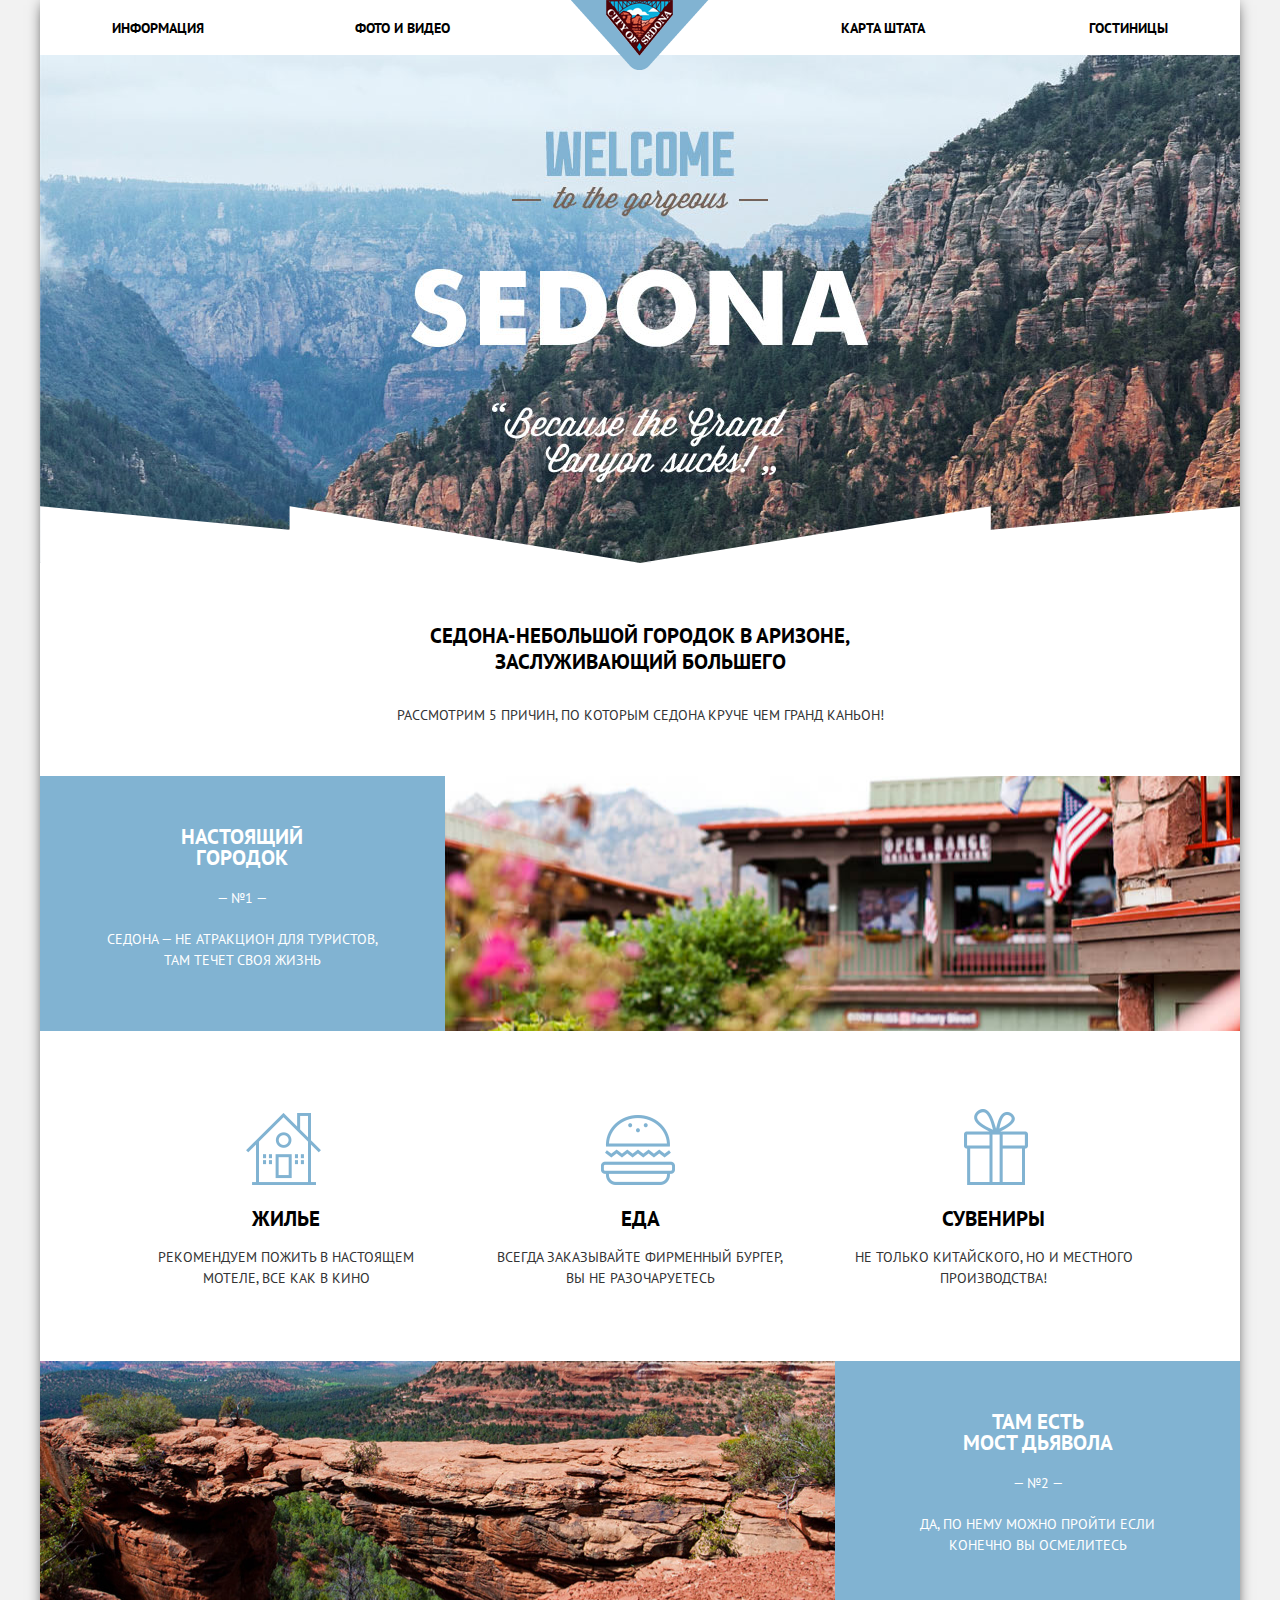
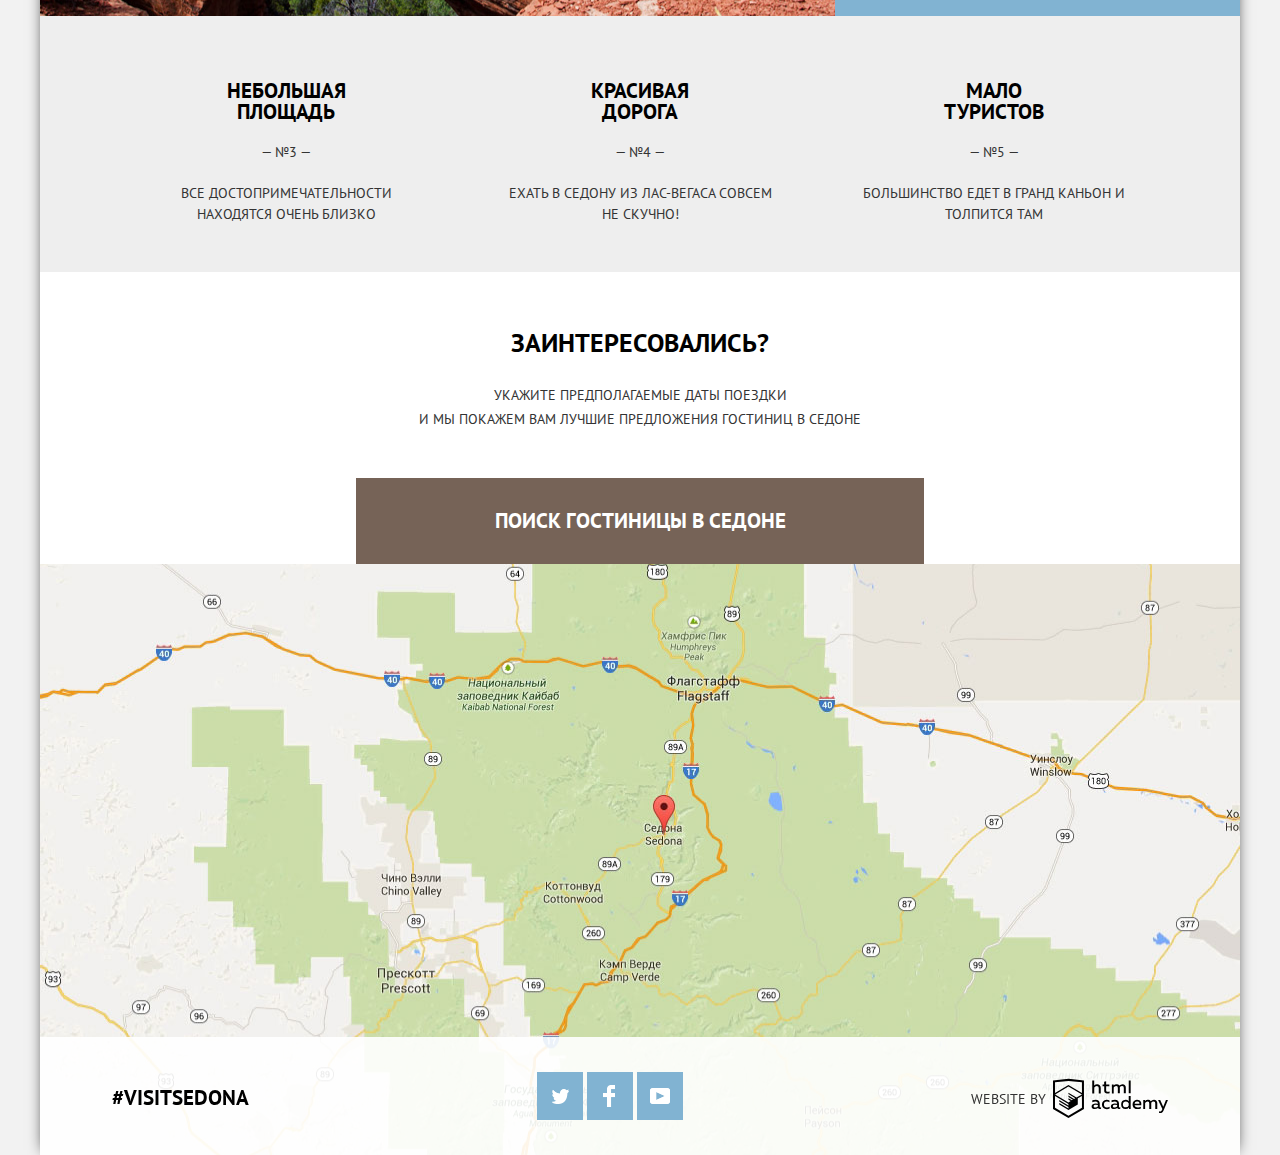
==== index.html @ c7b9daa0 "поработал над Доступностью" ====
<!DOCTYPE html>
<html lang="ru">
<head>
    <meta charset="utf-8">
    <title>HTML Academy: Седона</title>
    <link href="https://fonts.googleapis.com/css?family=PT+Sans:400,700&amp;subset=cyrillic" rel="stylesheet">
    <link href="css/normalize.css" rel="stylesheet">
    <link href="css/style.css" rel="stylesheet">
</head>
<body>
<div class="container">
    <header class="page-header">
        <div class="logo">
            <a>
                <img src="img/main-logo.png" alt="sedona" width="138" height="70">
            </a>
        </div>
        <ul class="menu">
            <li class="menu-item">
                <a href="#">Информация</a>
            </li>
            <li class="menu-item">
                <a href="#">Фото и видео</a>
            </li>
            <li class="menu-item">
                <a href="#">Карта штата</a>
            </li>
            <li class="menu-item">
                <a href="hotels.html">Гостиницы</a>
            </li>
        </ul>
    </header>
    <main>
        <section class="intro">
            <div class="intro-top">
                <img src="img/intro-image.jpg" alt="Sedona" width="1200" height="508">
            </div>
            <div class="intro-bottom">
                <h2 class="main-title">Седона-небольшой городок в Аризоне, заслуживающий большего</h2>
                <p>Рассмотрим 5 причин, по которым Седона круче чем Гранд каньон!</p>
            </div>
        </section>
        <section class="content">
            <div class="content-row">
                <div class="content-cell">
                    <h2 class="main-title">Настоящий городок</h2>
                    <span class="content-cell-number">— №1 —</span>
                    <p>Седона — не атракцион для туристов, там течет своя жизнь</p>
                </div>
                <div class="content-double-cell">
                    <img src="img/real-city-alternate.jpg" alt="open-range" width="800" height="401" >
                </div>
            </div>
            <div class="content-row">
                <div class="content-cell">
                    <h2 class="main-title">Жилье</h2>
                    <p>Рекомендуем пожить в настоящем
                        мотеле, все как в кино</p>
                </div>
                <div class="content-cell">
                    <h2 class="main-title">Еда</h2>
                    <p>Всегда заказывайте фирменный бургер,
                        вы не разочаруетесь</p>
                </div>
                <div class="content-cell">
                    <h2 class="main-title">Сувениры</h2>
                    <p>Не только китайского, но и местного
                        производства!</p>
                </div>
            </div>
            <div class="content-row">
                <div class="content-double-cell">
                    <img src="img/devils-bridge-alternate.jpg" alt="мост-дьявола" width="800" height="401">
                </div>
                <div class="content-cell">
                    <h2 class="main-title">Там есть мост дьявола</h2>
                    <span class="content-cell-number">— №2 —</span>
                    <p>Да, по нему можно пройти если конечно вы осмелитесь</p>
                </div>
            </div>
            <div class="content-row">
                <div class="content-cell">
                    <h2 class="main-title">Небольшая площадь</h2>
                    <span class="content-cell-number">— №3 —</span>
                    <p>Все достопримечательности находятся очень близко</p>
                </div>
                <div class="content-cell">
                    <h2 class="main-title">Красивая дорога</h2>
                    <span class="content-cell-number">— №4 —</span>
                    <p>Ехать в Седону из Лас-Вегаса совсем не скучно!</p>
                </div>
                <div class="content-cell">
                    <h2 class="main-title">Мало туристов</h2>
                    <span class="content-cell-number">— №5 —</span>
                    <p>Большинство едет в гранд каньон и толпится там</p>
                </div>
            </div>
        </section>
        <section class="search">
            <div class="search-main">
                <h2 class="search-title">Заинтересовались?</h2>
                <p>Укажите предполагаемые даты поездки <br> и мы покажем вам лучшие
                    предложения гостиниц в Седоне</p>
                <a class="btn main-title" onclick="event.preventDefault()" href="form.html">
                    <p class="btn-item">Поиск гостиницы в Седоне</p>
                </a>
            </div>
            <div class="search-form">
                <div class="input-form">
                    <form method="post" action="http://htmlacademy.ru">
                        <div class="form-item">
                            <label for="arrival">Дата Заезда:</label>
                            <input type="text" id="arrival" name="arrival" value="24 апреля 2017">
                            <span class="input-date">
                                <img src="img/calendar.svg" alt="calendar" width="22" height="22">
                            </span>
                        </div>
                        <div class="form-item">
                            <label for="departure">Дата выезда:</label>
                            <input type="text" id="departure" name="departure" value="4 июля 2017">
                            <span class="input-date">
                                <img src="img/calendar.svg" alt="calendar" width="22" height="22">
                            </span>
                        </div>
                        <div class="form-item">
                            <label for="adults">Взрослые:</label>
                            <input type="text" id="adults" name="adults" value="2">
                            <span class="form-item-btn add-btn-adult" aria-label="Больше" tabindex="0">+</span>
                            <span class="form-item-btn remove-btn-adult" aria-label="Меньше" tabindex="0">–</span>
                            <input type="text" id="children" name="children" value="0">
                            <label for="children">Дети:</label>
                            <span class="add-btn-child" aria-label="Больше" tabindex="0">+</span>
                            <span class="remove-btn-child" aria-label="Меньше" tabindex="0">–</span>
                        </div>
                        <button class="btn" type="submit">Найти</button>
                    </form>
                </div>
            </div>
        </section>
        <section class="map" aria-label="США, штат Аризона, г. Седона">
            <iframe  style="border:0" tabindex="-1" src="https://www.google.com/maps/embed/v1/place?q=place_id:ChIJDbBC-TKhLYcR_Y5s-iPFSFU&key=AIzaSyDmKjKfZH4PTFxQEnVAA37YY4gNd0SzIjI&zoom=9&center=34.861126,-111.771797"></iframe>
        </section>
    </main>
    <footer class="page-footer">
        <div class="footer-item">
            <a href="#">#visitSedona</a>
        </div>
        <div class="footer-item">
            <ul class="socials">
                <li class="social tw">
                    <a href="#">Twitter</a>
                </li>
                <li class="social fb">
                    <a href="#">FaceBook</a>
                </li>
                <li class="social yt">
                    <a href="#">Youtube</a>
                </li>
            </ul>
        </div>
        <div class="footer-item">
            <span class="footer-logo-pre">website by</span>
            <a href="https://htmlacademy.ru/intensive/htmlcss" class="footer-logo-after logo-footer">
                <img src="img/logo-htmlacademy.svg" width="115" height="41" alt="htmlAcademy">
            </a>
        </div>
    </footer>
</div>
<script type="text/javascript" src="js/scripts.js"></script>
</body>
</html>
---- css/style.css ----
body {
    font-family: "PT Sans", Arial, sans-serif;
    color: #333333;
    text-transform: uppercase;
    font-size: 14px;
    line-height: 21px;
    text-align: center;
    margin: 0;
    background-color: #f2f2f2;
}

.container {
    max-width: 1200px;
    background-color: white;
    min-width: 768px;
    margin-left: auto;
    margin-right: auto;
    box-shadow: 0px 0px 15px -5px black;

}

input {
    font-family: "PT Sans", Arial, sans-serif;
}

.main-title {
    font-size: 21px;
    color: #000000;
    line-height: 21px;
}

.page-header {
    width: 100%;
    position: relative;
}

.menu {
    list-style: none;
    font-weight: bold;
    line-height: 26px;
    display: flex;
    flex-direction: row;
    justify-content: space-between;
    margin: 0;
    align-items: center;
    height: 55px;
    padding: 0 6% 0 6%;
    box-sizing: border-box;
}

.menu a {
    text-decoration: none;
    color: #000000;
}

.menu a:hover {
    color: #81b3d2

}

.menu a:active {
    color: black;
    opacity: 0.2;

}

.menu .active,
.menu .active:active,
.menu .active:hover {
    color: #766357;
    opacity: 1;
}

.menu-item {
    width: 20%;
}

.menu-item:nth-child(2){
    margin-right: 11%;
}

.menu-item:first-child,
.menu-item:nth-child(2) {
    text-align: left;
}

.menu-item:last-child,
.menu-item:nth-child(3) {
    text-align: right;
}

.page-header .logo {
    position: absolute;
    left: 50%;
    transform: translate(-50%);
    z-index: 1;
}

.intro-top {
    overflow: hidden;
    position: relative;
    height: 508px;
    background-color: #44749c;
}

.intro-top img {
    position: absolute;
    left: 50%;
    transform: translate(-50%);
}

.intro-top:after {
    content: "";
    position: absolute;
    height: 57px;
    width: 100%;
    background: url("../img/bottom.png") no-repeat;
    background-size: 100%;
    background-position: bottom;
    bottom: 0;
    left: 0;

}

.intro-bottom {
    padding: 60px 6% 50px 6%;
}

.intro-bottom h2 {
    width: 500px;
    margin: 0 auto 0 auto ;
    text-align: center;
    line-height: 26px;
}

.intro-bottom p {
    margin: 30px 0 0 0;
    padding: 0;
}

.content{
    z-index: 20;
}

.content-row {
    display: flex;
    flex-direction: row;
    justify-content: space-between;
    margin: 0;
    padding: 0;
}

.content-row:first-child .content-cell,
.content-row:nth-child(3) .content-cell {
    background-color: #81b3d2;
    color: white;
}

.content-cell {
    width: 33%;
    padding: 50px 4% 60px 4%;
    margin: 0;

}

.content-row:first-child .content-cell,
.content-row:nth-child(3) .content-cell {
    width: 26%;
    background-color: #81b3d2;
}

.content-row:nth-child(2),
.content-row:nth-child(4){
    align-items: flex-start;
    justify-content: space-between;
    padding-left: 6%;
    padding-right: 6%;
}


.content-row:nth-child(2) .content-cell {
    height: auto;
    padding: 160px 0 72px 0;
    margin: 0;
    position: relative;
}


.content-double-cell {
    width: 67%;
    overflow: hidden;
    position: relative;
    background-color: #c86753;
}



.content-row:first-child .main-title,
 .content-row:nth-child(3) .main-title {
     color: white;
     padding: 0;
     margin:0 auto 0 auto;
     width: 150px;
     text-align: center;
    overflow: hidden;
 }


.content-cell-number {
    color: white;
    display: block;
    margin: 20px 0 20px 0;
}

.content-cell p {
    padding: 0 10px 0 10px;
    margin: 0;

}

.content-double-cell img {
    position: absolute;
    left: 50%;
    top: 50%;
    transform: translate(-50%, -50%);
}

.content-row:nth-child(2) p {
    padding: 0 30px 0 30px;;
    margin: 0;

}

.content-row:nth-child(2) .content-cell:before {
    position: absolute;
    content: "";
    width: 90px;
    height: 90px;
    top: 70px;
    left: 50%;
    transform: translate(-50%);
    background: url("../img/sprites.png") -7px 0 no-repeat;
}

.content-row:nth-child(2) .content-cell:nth-child(2):before {
    background-position: -157px 0;
}

.content-row:nth-child(2) .content-cell:last-child:before {
    background-position: -302px 0;
}

.content-row:last-child {
    background-color: #eeeeee;
    align-items: center;
    padding-top: 47px ;
    padding-bottom: 47px;
}


.content-row:last-child .content-cell {
    padding: 0;
}

.content-row:last-child .content-cell-number {
    color: #333333;
}

.content-row:last-child .main-title {
    width: 150px;
    margin-left: auto;
    margin-right: auto;
}

.content-row:last-child p {
    padding: 0 35px 0 35px;
}

.search {
    padding: 60px 6% 0 6%;
    position: relative;
    z-index: 1;
    background-color: white;
}

.search-main .search-title {
    color: #000000;
    font-weight: bold;
    font-size: 26px;
    margin: 0;
    padding: 0;
}

.search-main > p {
    padding: 0;
    margin: 30px 0 0 0;
    line-height: 24px;
    font-size: 14px;
}

.search-main .btn {
     display: table;
     background-color: #766357;
     color: white;
     font-weight: bold;
     line-height: 26px;
     width: 568px;
     height: 86px;
     margin: 47px auto 0 auto;
    cursor: pointer;
    text-decoration: none;
 }

.search-main .btn:hover {
    background-color: #604e43;
}

.search-main .btn:active {
    background-color: #503e33;
    color: rgba(255, 255, 255, 0.3) ;
}

.search-main .btn-item {
    display: table-cell;
    vertical-align: middle;
    position: relative;
}

.map {
    position: relative;
    height: 473px;
    top: -105px;
    background-color: #cbdda9;
}


.map iframe {
    width: 100%;
    height: 147%;
    position: absolute;
    left: 50%;
    transform: translate(-50%);
    background-image: url("../img/map.jpg");
    background-position: center;
}

.page-footer {
    padding: 30px 6% 30px 6%;
    display: flex;
    flex-direction: row;
    align-items: center;
    justify-content: space-between;
    opacity: 0.999999;
    background-color: rgba(255, 255, 255, 0.9);
}


.footer-item:first-child {
    padding-top: 5px;

}

.footer-item:first-child a {
    color: black;
    text-decoration: none;
    font-weight: bold;
    font-size: 21px;
}

.footer-item .socials {
    list-style: none;
    margin: 0;
    padding: 0;
}

.social {
    display: inline-block;
    font-size: 0;
    width: 46px;
    background-color: #81b3d2;
    height: 48px;
    margin-bottom: 5px;
}

.social a {
    display: block;
    width: 46px;
    height: 48px;
    background: url("../img/sprites.png") -426px -24px no-repeat;
}

.fb a {

    background-position: -527px -24px
}

.yt a {
    background-position: -627px -26px
}

.social:hover {
    background-color: #669ec0;
}

.social:active {
    background-color: #5496bd;
}

.social:active a {
    opacity: 0.3;
}

.footer-logo-after img {
    filter: brightness(0) saturate(100%);
}

.footer-item:last-child {
    text-align: center;
    vertical-align: middle;
    font-size: 14px;
    align-self: flex-end;
}

.footer-logo-pre,
.footer-logo-after {
    display: inline-block;
    vertical-align: middle;
}

.footer-logo-pre {
    padding: 0 3px 5px 0;
}

.footer-logo-after img:hover {
    filter: brightness(0) saturate(100%) invert(76%) sepia(26%) saturate(510%) hue-rotate(162deg) brightness(86%) contrast(89%);
}

.footer-logo-after img:active{
    filter: invert(.5);
    opacity: 0.5;
}

.search-form {
    box-sizing: border-box;
    z-index: -1;
    position: absolute;
    width: 568px;
    background-color: white;
    left: 50%;
    top: -65%;
    transform: translate(-50%);
    padding: 55px;
    font-weight: bold;
    color: black;
    opacity: 0;
    transition: all 1s ease-out;
}

.form-item {
    margin-bottom: 30px;
    position: relative;

}

.form-item::after {
    display: table;
    content: "";
    clear: both;

}

.form-item input {
    width: 345px;
    height: 38px;
    box-sizing: border-box;
    float: right;
    user-focus-pointer: none;
    user-select: none;
    font: inherit;
    text-transform: uppercase;
    background-color: #f2f2f2;
    border: none;
}

.form-item input[type="text"] {
    padding: 0 30px 0 10px;
}

.form-item input:hover{
    background-color: #ebebeb;
}

.form-item input:focus{
    outline: 2px solid #e5e5e5;
    background-color: white;
}

.form-item label {
    display: inline-block;
    text-align: left;
    float: left;
    width: 113px;
    box-sizing: border-box;
    vertical-align: middle;
    padding-top: 9px;

}

.form-item:nth-child(3) input[name = "adults"] {
    float: left;
    width: 38px;
    text-align: center;
    margin-left: 38px;
    margin-right: 38px;
    padding: 0;

}

.form-item:nth-child(3) input[name = "children"] {
    float: right;
    width: 38px;
    text-align: center;
    margin-left: 38px;
    margin-right: 38px;
    padding: 0;
}



.form-item:nth-child(3) label[for="children"] {
    padding-left: 40px;
    float: right;
}

.input-form .btn {
    margin-top: 24px;
    width: 458px;
    height: 58px;
    background-color: #81b3d2;
    color: white;
    font: inherit;
    font-size: 21px;
    text-transform: uppercase;
    line-height: 26px;
    border: none;
    cursor: pointer;
}

.input-form .btn:hover {
    background-color: #669ec0;
}

.input-form .btn:active {
    background-color: #5496bd;
    color: rgba(255, 255, 255, 0.3);
}


.form-item .input-date {
    position: absolute;
    width: 22px;
    height: 22px;
    top: 8px;
    right: 8px;
    background-repeat: no-repeat;
    cursor: pointer;
}

.form-item .input-date {
    filter: invert(.5);
}

.form-item .input-date:hover {
    filter: none;
}

.form-item .input-date:active {
    filter: brightness(0) saturate(100%) invert(76%) sepia(26%) saturate(510%) hue-rotate(162deg) brightness(86%) contrast(89%);
}


.form-item:last-of-type span {
    position: absolute;
    color: #a9a9a9;
    font-size: 30px;
    cursor: pointer;
}

.add-btn-adult,
.remove-btn-adult,
.add-btn-child,
.remove-btn-child {
    top: 0px;
    width: 38px;
    height: 30px;
    padding-top:8px;
    background-color: #f2f2f2;

}

.add-btn-adult {

    left: 189px;
}

.remove-btn-adult {

    left: 113px;
}

.add-btn-child {
    left: 420px;
}

.remove-btn-child {
    left: 344px;
}

.form-item:last-of-type span:hover {
    color: black;
}

.form-item:last-of-type span:active {
    color: #81b3d2;
}


/*End of first page*/

.filters {
    margin: 0;
    padding: 0;
    color: white;
    font-size: 14px;
    line-height: 21px;
    background-color: #44749c;
    background: url("../img/hotels-background.jpg") no-repeat center;
}


.filters-form {
    display: flex;
    flex-direction: row;
    justify-content: space-between;
    padding: 25px 6% 25px 6%
}

fieldset ul {
    list-style: none;
    padding-right: 20px;
    margin: 0;
}

fieldset li {
    margin-top: 25px;
}

.infrastructure,
.prop-type,
.daily-price {
    margin: 0;
    padding: 0;
    border: none;
    text-align: left;
}

.infrastructure input,
.prop-type input {
    display: none;
}

.prop-type {
    margin-right: auto;
    margin-left: 11%;
}

fieldset .main-title {
    font-size: 16px;
    color: white;
    font-weight: bold;
    line-height: 21px;
}

.daily-price {
    width: 30%;
    box-sizing: border-box;
}

.price-range {
    display: flex;
    flex-direction: row;
    justify-content: space-around;
    border: 2px solid white;
    border-radius: 2px;
    position: relative;
    margin: 9px 0 9px 0;
}

.price-range p {
    margin: 5px 0 5px 0;
    width: 100%;
    text-align: center;
    display: flex;
    justify-content: center;
    padding-left: 5px;
    padding-right: 5px;
    align-items: baseline;
}

.price-range label {
     flex-grow: 1;
     text-align: right;
 }

.price-range:first-of-type label {
    margin-right: 2px;
}


.price-range input {
    font: inherit;
    width: 1em;
    box-sizing: border-box;
    border: 0px;
    color: #FFFFFF;
    background-color: transparent;
    text-align: left;
    flex-grow: 1;
}

.end-price input {
    margin-right: 10px ;
}


.price-range::after {
    content: "";
    position: absolute;
    width: 0;
    height: 20px;
    border-left: 2px solid #ffffff;
    left: 50%;
    top: 50%;
    transform: translateY(-50%);
}

input[type = "range"] {
    display: block;
    box-sizing: border-box;
    width: 99%;
    pointer-events: none;
    height: 2px;
    padding-right: 5px ;
    margin-top: 20px;
}

input[type="range"]:nth-of-type(2) {
    margin-top: -4px;
}

input[type=range] {
     -webkit-appearance: none;
 }

input[type=range]::-webkit-slider-runnable-track {
    width: 100%;
    height: 2px;
    cursor: pointer;
    transition: all 0.3s linear;
}

input[type=range]::-webkit-slider-thumb {
    box-shadow: 0px 0px 3px #262522;
    border: 8px solid #FFFFFF;
    height: 20px;
    width: 20px;
    border-radius: 20px;
    background: #ababab;
    cursor: pointer;
    -webkit-appearance: none;
    margin-top: -9px;
    pointer-events: all;
}


input[type=range]::-moz-range-track {
    width: 100%;
    height: 2px;
    cursor: pointer;
    animate: 0.2s;
    box-shadow: 0px 0px 1px #000000;
    background: #FFFFFF;
    border-radius: 0px;
    border: 0px solid #010101;
}
input[type=range]::-moz-range-thumb {
    box-shadow: 0px 0px 3px #262522;
    border: 8px solid #FFFFFF;
    height: 20px;
    width: 20px;
    border-radius: 20px;
    background: #ababab;
    cursor: pointer;
    -webkit-appearance: none;
    margin-top: -9px;
    pointer-events: all;
}
input[type=range]::-ms-track {
    width: 100%;
    height: 2px;
    cursor: pointer;
    animate: 0.2s;
    background: transparent;
    border-color: transparent;
    color: transparent;
}

input[type=range]::-ms-thumb {
    box-shadow: 0px 0px 3px #262522;
    border: 8px solid #FFFFFF;
    height: 20px;
    width: 20px;
    border-radius: 20px;
    background: #ababab;
    cursor: pointer;
    -webkit-appearance: none;
    margin-top: -9px;
    pointer-events: all;
}


.filter-btn {
    display: block;
    width: 137px;
    height: 35px;
    font: inherit;
    background-color: transparent;
    border: 2px solid white;
    border-radius: 2px;
    margin: 30px auto 0 auto;
    color: white;
    text-transform: uppercase;
    cursor: pointer;
}

.filter-btn:hover {
    color: black;
    background-color: white;
}

.check-box {
    position: relative;
}

.check-box label::after {
    content: "";
    width: 27px;
    height: 23px;
    position: absolute;
    z-index: 1;
    background-repeat: no-repeat;
    background-image: url(../img/checkbox-off.svg);
    box-sizing: border-box;
    left: -37px;
    top:-3px;
}


input:checked ~ label::after {
    background-image: url(../img/checkbox-on.svg);

}

input:disabled ~ label::after,
input:disabled ~ label::before {
    opacity: 0.4;
}

.filter-result {
    margin: 0;
}

.sort-menu {
    padding: 0 6% 0 6%;
    border-bottom: 1px solid #e5e5e5;
}

.sort-menu {
    display: flex;
    justify-content: space-between;
    align-items: baseline;
}

.sort-menu-item {
    display: flex;
    flex-direction: row;
    align-items: baseline;
}

.sort-links,
.side-sort-items {
    display: flex;
    list-style: none;
    padding: 0;
    margin: 0;

}

.sort-menu-item h2 {
    margin: 30px 45px 30px 0;
    font-size: 21px;
    line-height: 26px;

}

.sort-menu-item span {
    margin-right: 35px;
    font-size: 12px;
    line-height: 18px;
    color: #000000;

}

.side-sort-items {
    margin-right: -10px;
}

.sort-links a {
    color: #cdcdcd;
    text-decoration-style: dotted;
    -webkit-text-decoration-style: dotted;
    text-decoration-color: #81b3d2;
    -webkit-text-decoration-color: #81b3d2;
    -moz-text-decoration-style: dotted;
    -moz-text-decoration-color: #81b3d2;
    font-size: 12px;
    line-height: 18px;
    margin-right: 30px;
}

.sort-links a:hover {
    color:#81b3d2
}

.sort-links a:active {
    text-decoration: none;
    color: black;

}

.sort-link-item:first-child a {
    color: #81b3d2;
    text-decoration: none;
}

.side-sort-item {
    font-size: 0;
    width: 0;
    height: 0;
    border: 5px solid transparent;
    border-top-width: 0px;
    border-bottom-color: #cdcdcd;
    border-bottom-width: 10px;
    margin-right: 10px;
    cursor: pointer;
}

.side-sort-item:last-child {
    transform: rotate(180deg);
    border-bottom-color: #81b3d2;
}

.side-sort-item:first-child:hover {
    border-bottom-color: black;
}

.side-sort-items .side-sort-item:active {
    border-bottom-color: #81b3d2;
}

.result-item::after {
    content: "";
    display: table;
    clear: both;
}

.result-item {
    padding: 30px 6% 30px 6%;
        border-bottom: 1px solid #e5e5e5;
}

.prop-image {
    float: left;
    margin: 0 30px 0 0;
    padding: 0;
    line-height: 0px;
    background-color: #49995f;
}


.prop-description {
    float: left;
}

.prop-rating {
    float: right;
}

.prop-description .main-title {
    margin: 0;
    text-align: left;
}

.main-title a {
    color: black;
    text-decoration: none;
    line-height: 26px;
}

.main-title a:hover {
    color: #81b3d2;
}

.main-title a:active {
    color: black;
    opacity: 0.3;
}

.prop-description-text span,
.prop-buttons a {
    display: inline-block;
    padding: 0;
    vertical-align: middle;
    margin-right: 2px;
    width: 110px;
    text-align: left;
}

.prop-description-text {
    margin-top: 5px;
    margin-bottom: 11px;
    text-align: left;
}

.prop-buttons a {
    padding-top: 3px;
    padding-bottom: 3px;
    text-align: center;
    color: white;
    text-decoration: none;
    line-height: 21px;
    font-weight: bold;
}

.prop-buttons a:first-child {
    background-color: #81b3d3;
}

.prop-buttons a:last-child {
    background-color: #766357;
    width: 142px;
}

.prop-buttons .btn-more:hover {
    background-color: #669ec0;
}

.prop-buttons .btn-more:active {
    background-color: #5496bd;
    color: rgba(255, 255, 255, 0.5)
}

.prop-buttons .btn-reserve:hover {
    background-color: #604e43;
}

.prop-buttons .btn-reserve:active {
    background-color: #503e33;
    color: rgba(255, 255, 255, 0.5)
}

.rating-star-item {
    font-size: 20px;
    color: #81b3d3;
    text-align: right;
    margin-bottom: 42px
}

.rating-text {
    background-color: #f2f2f2;
    padding: 3px 12px;
    color: #666666;
    font-size: 14px;
    line-height: 21px
}
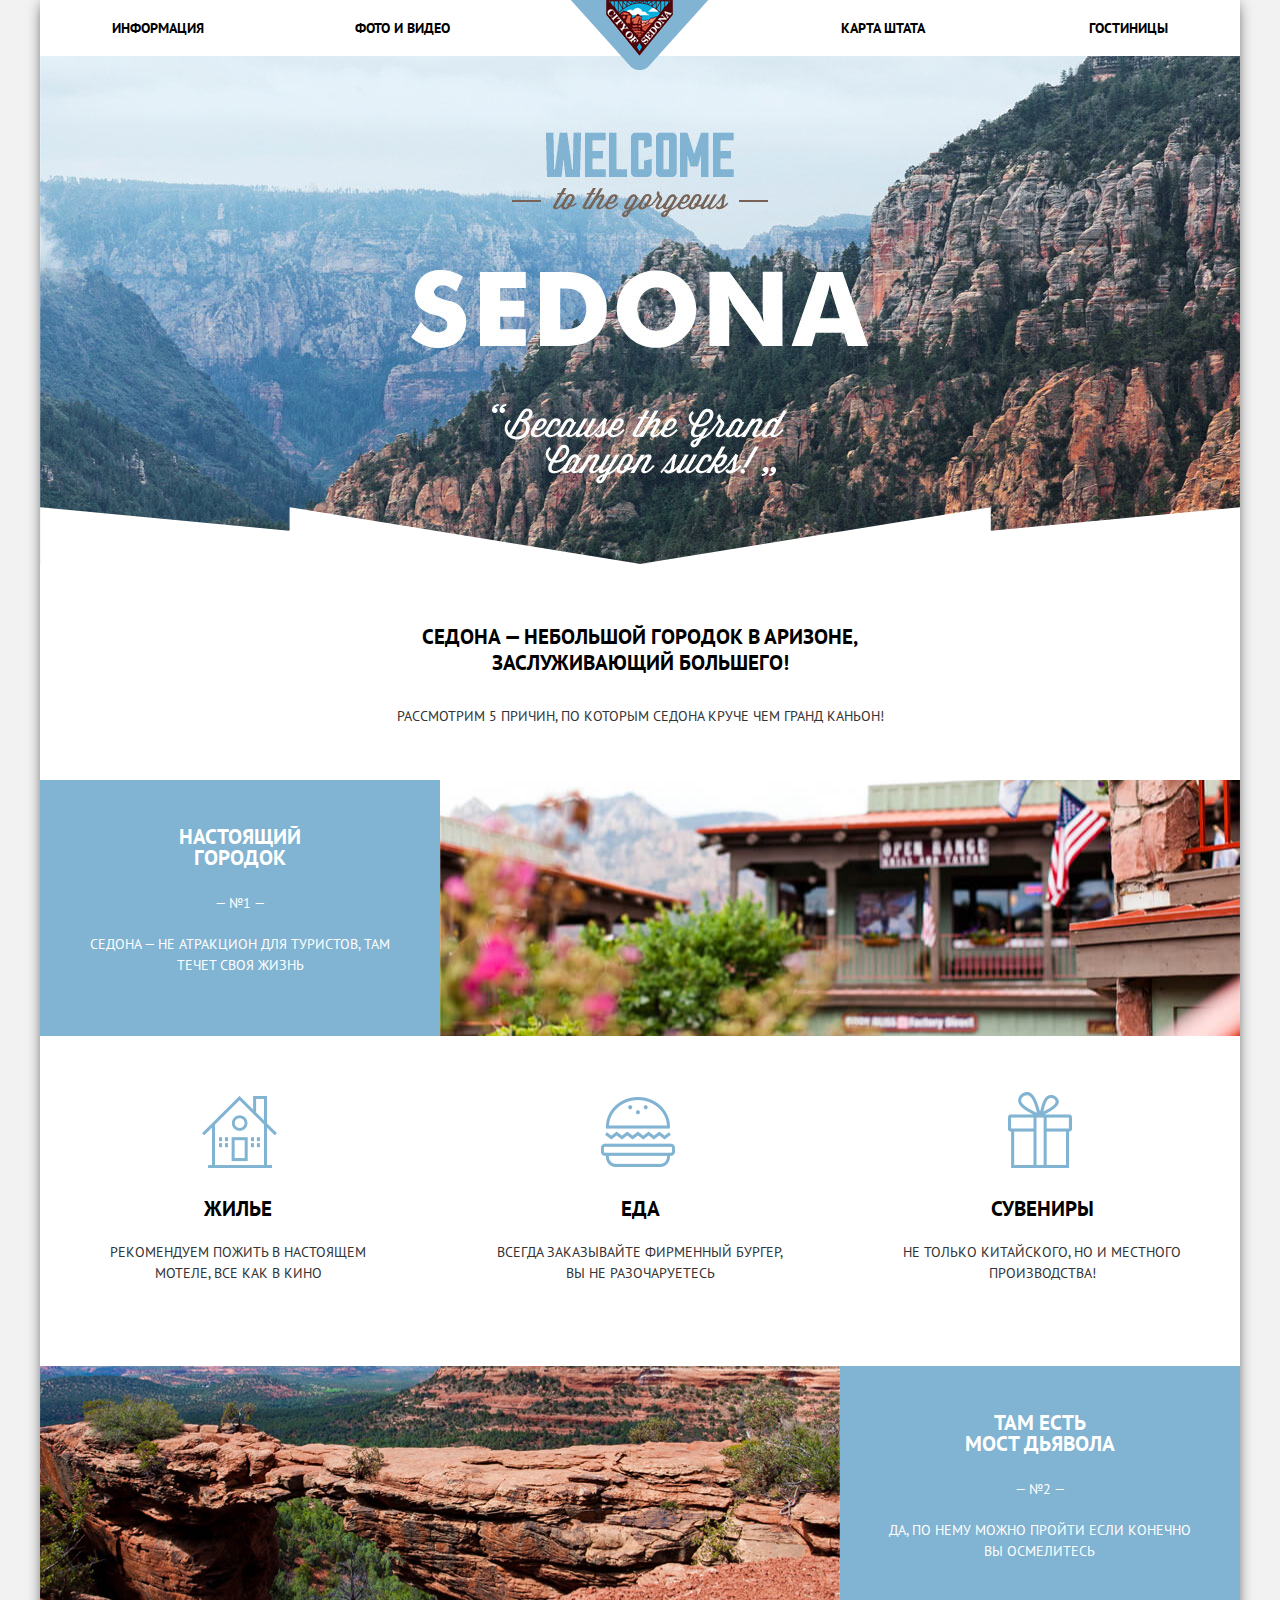
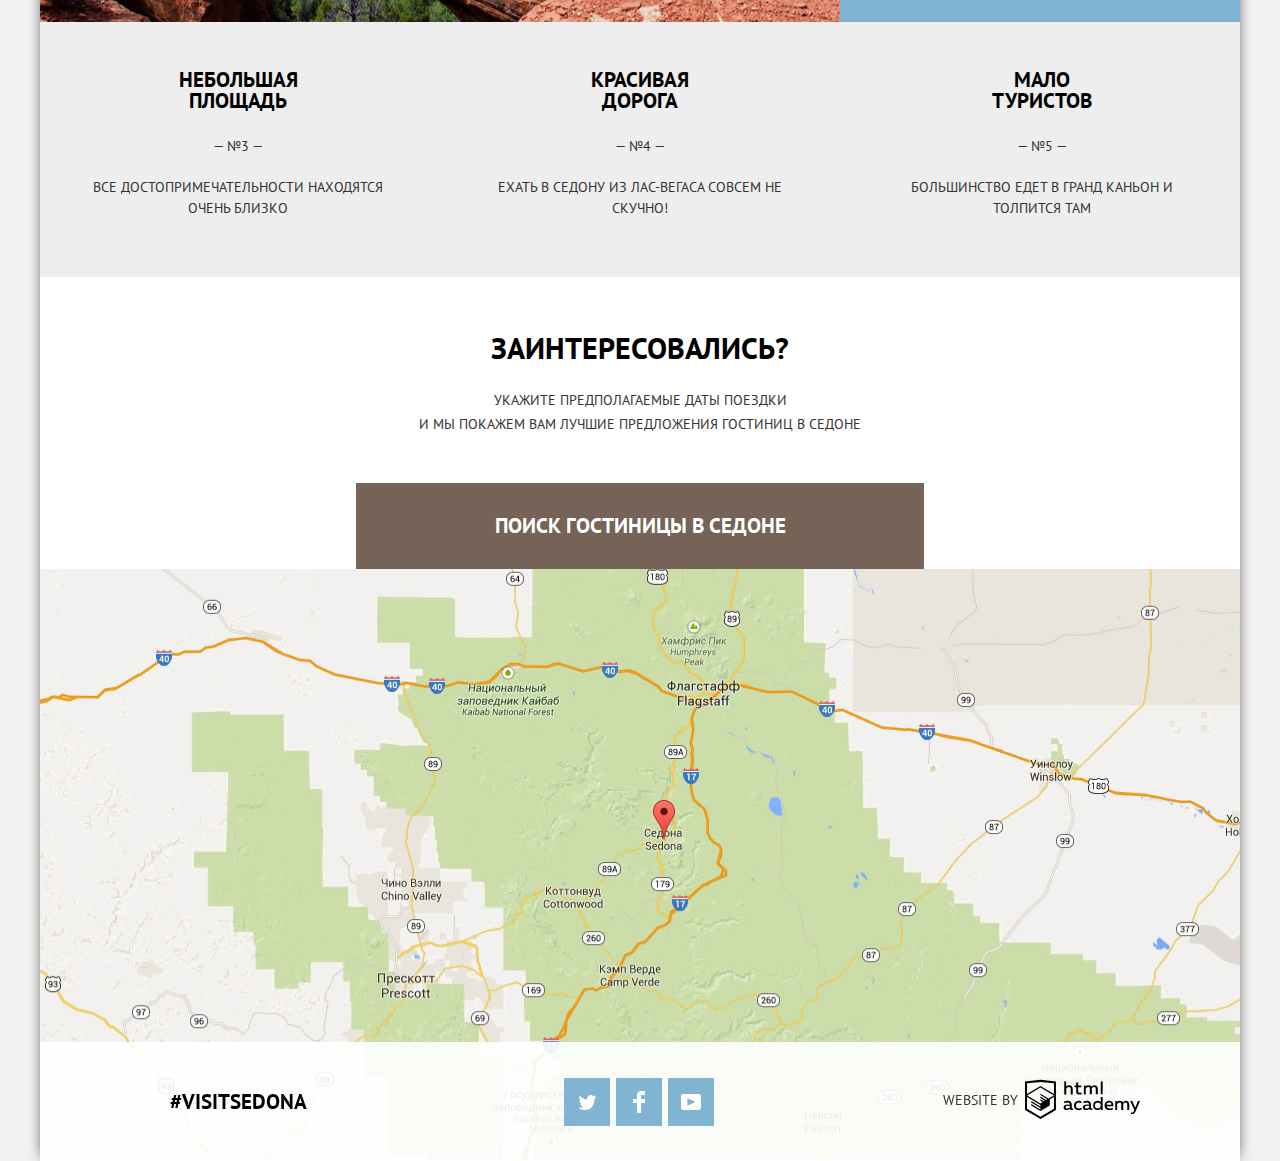
==== commit 4f603a20: "пиксел перфект индекс" ====
--- a/index.html
+++ b/index.html
@@ -36,7 +36,7 @@
                 <img src="img/intro-image.jpg" alt="Sedona" width="1200" height="508">
             </div>
             <div class="intro-bottom">
-                <h2 class="main-title">Седона-небольшой городок в Аризоне, заслуживающий большего</h2>
+                <h2 class="main-title">Седона — небольшой городок в Аризоне, заслуживающий большего!</h2>
                 <p>Рассмотрим 5 причин, по которым Седона круче чем Гранд каньон!</p>
             </div>
         </section>
@@ -73,7 +73,7 @@
                     <img src="img/devils-bridge-alternate.jpg" alt="мост-дьявола" width="800" height="401">
                 </div>
                 <div class="content-cell">
-                    <h2 class="main-title">Там есть мост дьявола</h2>
+                    <h2 class="main-title">Там есть<br> мост дьявола</h2>
                     <span class="content-cell-number">— №2 —</span>
                     <p>Да, по нему можно пройти если конечно вы осмелитесь</p>
                 </div>
--- a/css/style.css
+++ b/css/style.css
@@ -7,6 +7,7 @@
     text-align: center;
     margin: 0;
     background-color: #f2f2f2;
+    letter-spacing: normal ;
 }
 
 .container {
@@ -15,7 +16,7 @@
     min-width: 768px;
     margin-left: auto;
     margin-right: auto;
-    box-shadow: 0px 0px 15px -5px black;
+    box-shadow: 0 0 15px -5px black;
 
 }
 
@@ -43,7 +44,7 @@
     justify-content: space-between;
     margin: 0;
     align-items: center;
-    height: 55px;
+    height: 56px;
     padding: 0 6% 0 6%;
     box-sizing: border-box;
 }
@@ -123,7 +124,7 @@
 }
 
 .intro-bottom {
-    padding: 60px 6% 50px 6%;
+    padding: 60px 6% 53px 6%;
 }
 
 .intro-bottom h2 {
@@ -158,14 +159,14 @@
 
 .content-cell {
     width: 33%;
-    padding: 50px 4% 60px 4%;
+    padding: 46px 4% 60px 4%;
     margin: 0;
 
 }
 
 .content-row:first-child .content-cell,
 .content-row:nth-child(3) .content-cell {
-    width: 26%;
+    width: 25.5%;
     background-color: #81b3d2;
 }
 
@@ -173,14 +174,12 @@
 .content-row:nth-child(4){
     align-items: flex-start;
     justify-content: space-between;
-    padding-left: 6%;
-    padding-right: 6%;
 }
 
 
 .content-row:nth-child(2) .content-cell {
     height: auto;
-    padding: 160px 0 72px 0;
+    padding: 145px 0 72px 0;
     margin: 0;
     position: relative;
 }
@@ -196,24 +195,24 @@
 
 
 .content-row:first-child .main-title,
- .content-row:nth-child(3) .main-title {
-     color: white;
-     padding: 0;
-     margin:0 auto 0 auto;
-     width: 150px;
-     text-align: center;
+.content-row:nth-child(3) .main-title {
+    color: white;
+    margin: 0 auto 0 auto;
+    width: 150px;
+    text-align: center;
     overflow: hidden;
- }
+    letter-spacing: revert;
+}
 
 
 .content-cell-number {
     color: white;
     display: block;
-    margin: 20px 0 20px 0;
+    margin: 25px 0 20px 0;
 }
 
 .content-cell p {
-    padding: 0 10px 0 10px;
+    padding: 0 0px 0 0px;
     margin: 0;
 
 }
@@ -226,7 +225,7 @@
 }
 
 .content-row:nth-child(2) p {
-    padding: 0 30px 0 30px;;
+    padding: 5px 45px 10px 45px;;
     margin: 0;
 
 }
@@ -236,25 +235,25 @@
     content: "";
     width: 90px;
     height: 90px;
-    top: 70px;
+    top: 48px;
     left: 50%;
     transform: translate(-50%);
-    background: url("../img/sprites.png") -7px 0 no-repeat;
+    background: url("../img/sprites.png") -3px 0 no-repeat;
 }
 
 .content-row:nth-child(2) .content-cell:nth-child(2):before {
-    background-position: -157px 0;
+    background-position: -157px -1px;
 }
 
 .content-row:nth-child(2) .content-cell:last-child:before {
-    background-position: -302px 0;
+    background-position: -306px 0;
 }
 
 .content-row:last-child {
     background-color: #eeeeee;
     align-items: center;
-    padding-top: 47px ;
-    padding-bottom: 47px;
+    padding-top: 30px ;
+    padding-bottom: 58px;
 }
 
 
@@ -286,7 +285,7 @@
 .search-main .search-title {
     color: #000000;
     font-weight: bold;
-    font-size: 26px;
+    font-size: 30px;
     margin: 0;
     padding: 0;
 }
@@ -345,7 +344,7 @@
 }
 
 .page-footer {
-    padding: 30px 6% 30px 6%;
+    padding: 27px 6% 25px 6%;
     display: flex;
     flex-direction: row;
     align-items: center;
@@ -354,9 +353,13 @@
     background-color: rgba(255, 255, 255, 0.9);
 }
 
+.footer-item {
+    width: 24%;
+}
+
 
 .footer-item:first-child {
-    padding-top: 5px;
+    padding-top:0;
 
 }
 
@@ -369,7 +372,7 @@
 
 .footer-item .socials {
     list-style: none;
-    margin: 0;
+    margin: 4px;
     padding: 0;
 }
 
@@ -379,19 +382,22 @@
     width: 46px;
     background-color: #81b3d2;
     height: 48px;
-    margin-bottom: 5px;
-}
+    margin-bottom: 6px;
+    margin-right: 2px;
+}
+
+
 
 .social a {
     display: block;
-    width: 46px;
+    width: 38px;
     height: 48px;
     background: url("../img/sprites.png") -426px -24px no-repeat;
 }
 
 .fb a {
 
-    background-position: -527px -24px
+    background-position: -526px -24px
 }
 
 .yt a {
@@ -418,7 +424,7 @@
     text-align: center;
     vertical-align: middle;
     font-size: 14px;
-    align-self: flex-end;
+    align-self: center;
 }
 
 .footer-logo-pre,
@@ -428,7 +434,7 @@
 }
 
 .footer-logo-pre {
-    padding: 0 3px 5px 0;
+    padding: 0 3px 4px 0;
 }
 
 .footer-logo-after img:hover {
@@ -447,12 +453,10 @@
     width: 568px;
     background-color: white;
     left: 50%;
-    top: -65%;
     transform: translate(-50%);
     padding: 55px;
     font-weight: bold;
     color: black;
-    opacity: 0;
     transition: all 1s ease-out;
 }
 
@@ -520,7 +524,7 @@
     float: right;
     width: 38px;
     text-align: center;
-    margin-left: 38px;
+    margin-left: 30px;
     margin-right: 38px;
     padding: 0;
 }
@@ -533,7 +537,7 @@
 }
 
 .input-form .btn {
-    margin-top: 24px;
+    margin-top: 23px;
     width: 458px;
     height: 58px;
     background-color: #81b3d2;
@@ -590,7 +594,7 @@
 .remove-btn-adult,
 .add-btn-child,
 .remove-btn-child {
-    top: 0px;
+    top: 0;
     width: 38px;
     height: 30px;
     padding-top:8px;
@@ -634,7 +638,6 @@
     font-size: 14px;
     line-height: 21px;
     background-color: #44749c;
-    background: url("../img/hotels-background.jpg") no-repeat center;
 }
 
 
@@ -642,7 +645,10 @@
     display: flex;
     flex-direction: row;
     justify-content: space-between;
-    padding: 25px 6% 25px 6%
+    padding: 25px 6% 25px 6%;
+    background-color: #44749c;
+    background: url("../img/hotels-background.jpg") no-repeat center;
+
 }
 
 fieldset ul {
@@ -721,7 +727,7 @@
     font: inherit;
     width: 1em;
     box-sizing: border-box;
-    border: 0px;
+    border: 0;
     color: #FFFFFF;
     background-color: transparent;
     text-align: left;
@@ -770,7 +776,7 @@
 }
 
 input[type=range]::-webkit-slider-thumb {
-    box-shadow: 0px 0px 3px #262522;
+    box-shadow: 0 0 3px #262522;
     border: 8px solid #FFFFFF;
     height: 20px;
     width: 20px;
@@ -787,14 +793,13 @@
     width: 100%;
     height: 2px;
     cursor: pointer;
-    animate: 0.2s;
-    box-shadow: 0px 0px 1px #000000;
+    box-shadow: 0 0 1px #000000;
     background: #FFFFFF;
-    border-radius: 0px;
-    border: 0px solid #010101;
+    border-radius: 0;
+    border: 0 solid #010101;
 }
 input[type=range]::-moz-range-thumb {
-    box-shadow: 0px 0px 3px #262522;
+    box-shadow: 0 0 3px #262522;
     border: 8px solid #FFFFFF;
     height: 20px;
     width: 20px;
@@ -809,14 +814,13 @@
     width: 100%;
     height: 2px;
     cursor: pointer;
-    animate: 0.2s;
     background: transparent;
     border-color: transparent;
     color: transparent;
 }
 
 input[type=range]::-ms-thumb {
-    box-shadow: 0px 0px 3px #262522;
+    box-shadow: 0 0 3px #262522;
     border: 8px solid #FFFFFF;
     height: 20px;
     width: 20px;
@@ -958,7 +962,7 @@
     width: 0;
     height: 0;
     border: 5px solid transparent;
-    border-top-width: 0px;
+    border-top-width: 0;
     border-bottom-color: #cdcdcd;
     border-bottom-width: 10px;
     margin-right: 10px;
@@ -986,24 +990,30 @@
 
 .result-item {
     padding: 30px 6% 30px 6%;
-        border-bottom: 1px solid #e5e5e5;
+    border-bottom: 1px solid #e5e5e5;
+    display: flex;
+    width: 100%;
+    box-sizing: border-box;
 }
 
 .prop-image {
     float: left;
     margin: 0 30px 0 0;
     padding: 0;
-    line-height: 0px;
+    line-height: 0;
     background-color: #49995f;
+    max-width: 100%;
+    height: auto;
+}
+
+.prop-image img {
+    max-width: 100%;
+    height: auto;
 }
 
 
 .prop-description {
-    float: left;
-}
-
-.prop-rating {
-    float: right;
+    margin-right: auto;
 }
 
 .prop-description .main-title {
@@ -1033,6 +1043,10 @@
     vertical-align: middle;
     margin-right: 2px;
     width: 110px;
+    text-align: left;
+}
+
+.prop-buttons {
     text-align: left;
 }
 
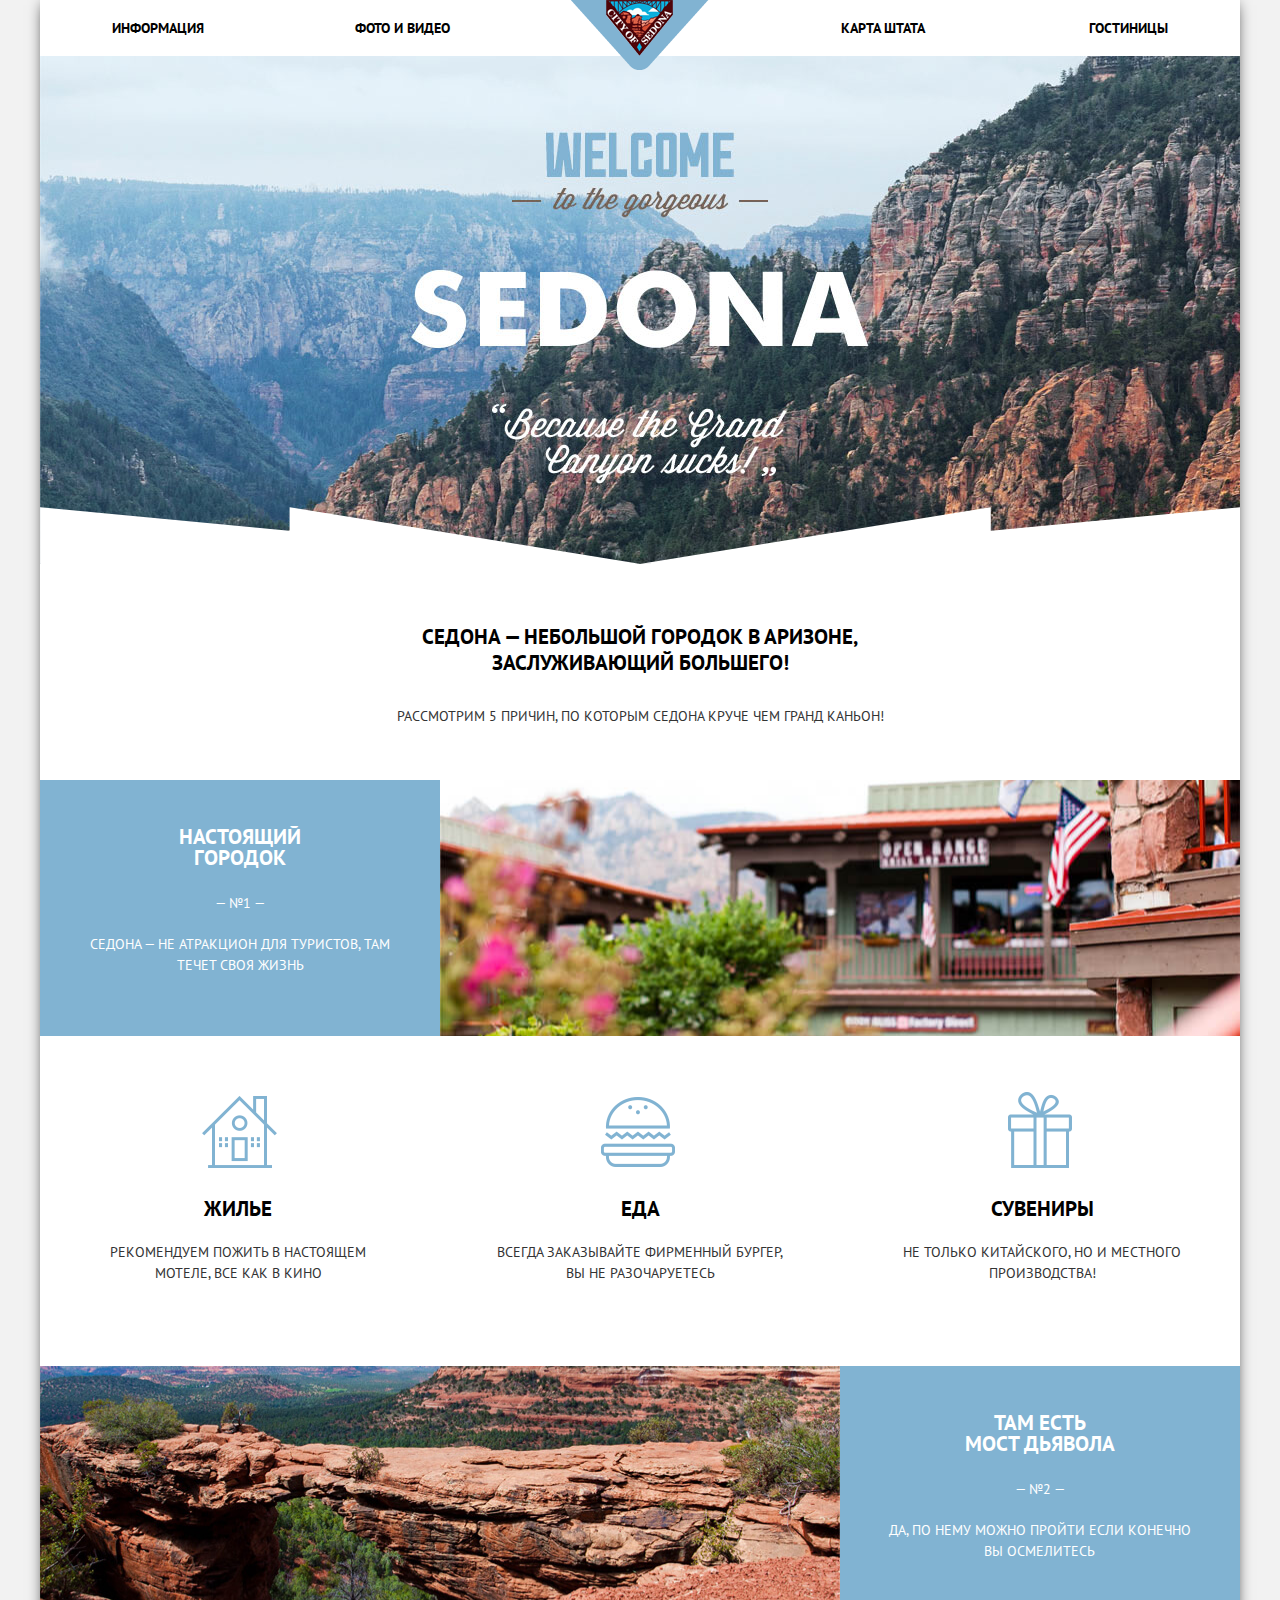
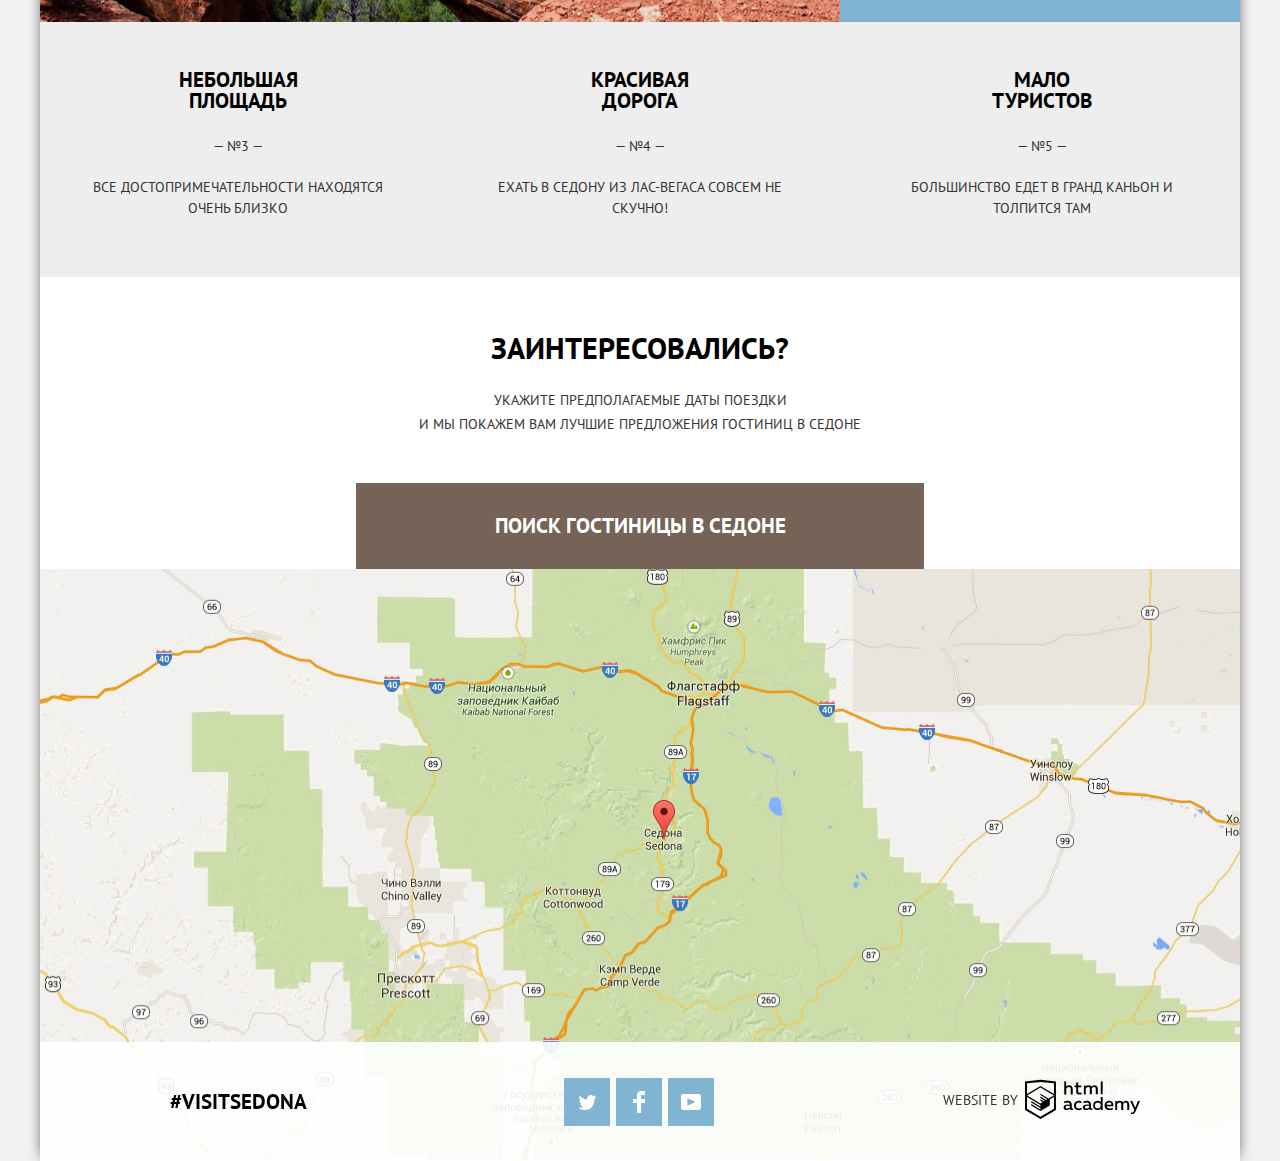
==== commit c7a961e1: "работа над ошибками" ====
--- a/index.html
+++ b/index.html
@@ -12,7 +12,7 @@
     <header class="page-header">
         <div class="logo">
             <a>
-                <img src="img/main-logo.png" alt="sedona" width="138" height="70">
+                <img src="img/main-logo.png" alt="Sedona" width="138" height="70">
             </a>
         </div>
         <ul class="menu">
@@ -101,24 +101,24 @@
                 <h2 class="search-title">Заинтересовались?</h2>
                 <p>Укажите предполагаемые даты поездки <br> и мы покажем вам лучшие
                     предложения гостиниц в Седоне</p>
-                <a class="btn main-title" onclick="event.preventDefault()" href="form.html">
+                <a class="btn main-title" href="form.html">
                     <p class="btn-item">Поиск гостиницы в Седоне</p>
                 </a>
             </div>
             <div class="search-form">
                 <div class="input-form">
-                    <form method="post" action="http://htmlacademy.ru">
+                    <form action="https://echo.htmlacademy.ru" method="get">
                         <div class="form-item">
                             <label for="arrival">Дата Заезда:</label>
                             <input type="text" id="arrival" name="arrival" value="24 апреля 2017">
-                            <span class="input-date">
+                            <span class="input-date" tabindex="0">
                                 <img src="img/calendar.svg" alt="calendar" width="22" height="22">
                             </span>
                         </div>
                         <div class="form-item">
                             <label for="departure">Дата выезда:</label>
                             <input type="text" id="departure" name="departure" value="4 июля 2017">
-                            <span class="input-date">
+                            <span class="input-date" tabindex="0">
                                 <img src="img/calendar.svg" alt="calendar" width="22" height="22">
                             </span>
                         </div>
--- a/css/style.css
+++ b/css/style.css
@@ -7,7 +7,7 @@
     text-align: center;
     margin: 0;
     background-color: #f2f2f2;
-    letter-spacing: normal ;
+    letter-spacing: normal;
 }
 
 .container {
@@ -20,7 +20,8 @@
 
 }
 
-input {
+.search-form input,
+.filters-form input {
     font-family: "PT Sans", Arial, sans-serif;
 }
 
@@ -40,6 +41,7 @@
     font-weight: bold;
     line-height: 26px;
     display: flex;
+    flex-wrap: wrap;
     flex-direction: row;
     justify-content: space-between;
     margin: 0;
@@ -76,7 +78,7 @@
     width: 20%;
 }
 
-.menu-item:nth-child(2){
+.menu-item:nth-child(2) {
     margin-right: 11%;
 }
 
@@ -129,7 +131,7 @@
 
 .intro-bottom h2 {
     width: 500px;
-    margin: 0 auto 0 auto ;
+    margin: 0 auto 0 auto;
     text-align: center;
     line-height: 26px;
 }
@@ -139,7 +141,7 @@
     padding: 0;
 }
 
-.content{
+.content {
     z-index: 20;
 }
 
@@ -171,11 +173,10 @@
 }
 
 .content-row:nth-child(2),
-.content-row:nth-child(4){
+.content-row:nth-child(4) {
     align-items: flex-start;
     justify-content: space-between;
 }
-
 
 .content-row:nth-child(2) .content-cell {
     height: auto;
@@ -183,7 +184,6 @@
     margin: 0;
     position: relative;
 }
-
 
 .content-double-cell {
     width: 67%;
@@ -192,18 +192,15 @@
     background-color: #c86753;
 }
 
-
-
 .content-row:first-child .main-title,
 .content-row:nth-child(3) .main-title {
     color: white;
     margin: 0 auto 0 auto;
-    width: 150px;
+    width: 170px;
     text-align: center;
     overflow: hidden;
     letter-spacing: revert;
 }
-
 
 .content-cell-number {
     color: white;
@@ -212,7 +209,7 @@
 }
 
 .content-cell p {
-    padding: 0 0px 0 0px;
+    padding: 0;
     margin: 0;
 
 }
@@ -252,10 +249,9 @@
 .content-row:last-child {
     background-color: #eeeeee;
     align-items: center;
-    padding-top: 30px ;
+    padding-top: 30px;
     padding-bottom: 58px;
 }
-
 
 .content-row:last-child .content-cell {
     padding: 0;
@@ -298,17 +294,17 @@
 }
 
 .search-main .btn {
-     display: table;
-     background-color: #766357;
-     color: white;
-     font-weight: bold;
-     line-height: 26px;
-     width: 568px;
-     height: 86px;
-     margin: 47px auto 0 auto;
+    display: table;
+    background-color: #766357;
+    color: white;
+    font-weight: bold;
+    line-height: 26px;
+    width: 568px;
+    height: 86px;
+    margin: 47px auto 0 auto;
     cursor: pointer;
     text-decoration: none;
- }
+}
 
 .search-main .btn:hover {
     background-color: #604e43;
@@ -316,7 +312,7 @@
 
 .search-main .btn:active {
     background-color: #503e33;
-    color: rgba(255, 255, 255, 0.3) ;
+    color: rgba(255, 255, 255, 0.3);
 }
 
 .search-main .btn-item {
@@ -332,13 +328,13 @@
     background-color: #cbdda9;
 }
 
-
 .map iframe {
     width: 100%;
     height: 147%;
     position: absolute;
     left: 50%;
     transform: translate(-50%);
+    background-color: lightgreen;
     background-image: url("../img/map.jpg");
     background-position: center;
 }
@@ -357,9 +353,8 @@
     width: 24%;
 }
 
-
 .footer-item:first-child {
-    padding-top:0;
+    padding-top: 0;
 
 }
 
@@ -378,6 +373,7 @@
 
 .social {
     display: inline-block;
+    vertical-align: baseline;
     font-size: 0;
     width: 46px;
     background-color: #81b3d2;
@@ -386,8 +382,6 @@
     margin-right: 2px;
 }
 
-
-
 .social a {
     display: block;
     width: 38px;
@@ -441,7 +435,7 @@
     filter: brightness(0) saturate(100%) invert(76%) sepia(26%) saturate(510%) hue-rotate(162deg) brightness(86%) contrast(89%);
 }
 
-.footer-logo-after img:active{
+.footer-logo-after img:active {
     filter: invert(.5);
     opacity: 0.5;
 }
@@ -490,11 +484,11 @@
     padding: 0 30px 0 10px;
 }
 
-.form-item input:hover{
+.form-item input:hover {
     background-color: #ebebeb;
 }
 
-.form-item input:focus{
+.form-item input:focus {
     outline: 2px solid #e5e5e5;
     background-color: white;
 }
@@ -528,8 +522,6 @@
     margin-right: 38px;
     padding: 0;
 }
-
-
 
 .form-item:nth-child(3) label[for="children"] {
     padding-left: 40px;
@@ -559,7 +551,6 @@
     color: rgba(255, 255, 255, 0.3);
 }
 
-
 .form-item .input-date {
     position: absolute;
     width: 22px;
@@ -581,7 +572,6 @@
 .form-item .input-date:active {
     filter: brightness(0) saturate(100%) invert(76%) sepia(26%) saturate(510%) hue-rotate(162deg) brightness(86%) contrast(89%);
 }
-
 
 .form-item:last-of-type span {
     position: absolute;
@@ -597,7 +587,7 @@
     top: 0;
     width: 38px;
     height: 30px;
-    padding-top:8px;
+    padding-top: 8px;
     background-color: #f2f2f2;
 
 }
@@ -627,7 +617,6 @@
 .form-item:last-of-type span:active {
     color: #81b3d2;
 }
-
 
 /*End of first page*/
 
@@ -640,21 +629,26 @@
     background-color: #44749c;
 }
 
-
 .filters-form {
     display: flex;
     flex-direction: row;
     justify-content: space-between;
-    padding: 25px 6% 25px 6%;
+    padding: 28px 6% 30px 6%;
+    background: url("../img/hotels-background.jpg") no-repeat;
+    background-size: cover;
     background-color: #44749c;
-    background: url("../img/hotels-background.jpg") no-repeat center;
 
 }
 
 fieldset ul {
     list-style: none;
-    padding-right: 20px;
-    margin: 0;
+    padding-right: 15px;
+    margin: 0;
+}
+
+.prop-type-items {
+    padding-left: 46px;
+
 }
 
 fieldset li {
@@ -685,6 +679,8 @@
     color: white;
     font-weight: bold;
     line-height: 21px;
+    margin: 0;
+    padding: 0;
 }
 
 .daily-price {
@@ -692,164 +688,126 @@
     box-sizing: border-box;
 }
 
-.price-range {
+.filter-range {
+    width: 330px;
+    margin: 50px auto;
+    color: #ffffff;
+    text-transform: uppercase;
+}
+
+.filter-range-title {
+    margin-bottom: 9px;
+    font-weight: 600;
+    font-size: 16px;
+    line-height: 21px;
+}
+
+.price-controls {
+    position: relative;
     display: flex;
-    flex-direction: row;
     justify-content: space-around;
-    border: 2px solid white;
+    height: 32px;
+    min-width: 233px;
+    margin-bottom: 20px;
+    padding-bottom: 0;
+    font-size: 0;
+    border: 2px solid #ffffff;
     border-radius: 2px;
+}
+
+.price-controls::after {
+    content: "";
+    position: absolute;
+    top: 50%;
+    left: 50%;
+    width: 2px;
+    height: 22px;
+    background: #ffffff;
+    transform: translate(-50%, -50%);
+}
+
+.price-controls label {
+    display: inline-block;
+    font-size: 14px;
+    line-height: 32px;
+    vertical-align: top;
+    cursor: pointer;
+}
+
+.price-controls .min-price,
+.price-controls .max-price {
+    width: 90px;
+    padding-left: 18%;
+}
+
+.price-controls input {
+    width: 50px;
+    margin: 0;
+    color: inherit;
+    font: inherit;
+    background: none;
+    border: none;
+}
+
+.range-controls {
     position: relative;
-    margin: 9px 0 9px 0;
-}
-
-.price-range p {
-    margin: 5px 0 5px 0;
-    width: 100%;
-    text-align: center;
-    display: flex;
-    justify-content: center;
-    padding-left: 5px;
-    padding-right: 5px;
-    align-items: baseline;
-}
-
-.price-range label {
-     flex-grow: 1;
-     text-align: right;
- }
-
-.price-range:first-of-type label {
-    margin-right: 2px;
-}
-
-
-.price-range input {
-    font: inherit;
-    width: 1em;
-    box-sizing: border-box;
-    border: 0;
-    color: #FFFFFF;
-    background-color: transparent;
-    text-align: left;
-    flex-grow: 1;
-}
-
-.end-price input {
-    margin-right: 10px ;
-}
-
-
-.price-range::after {
-    content: "";
-    position: absolute;
-    width: 0;
-    height: 20px;
-    border-left: 2px solid #ffffff;
-    left: 50%;
-    top: 50%;
-    transform: translateY(-50%);
-}
-
-input[type = "range"] {
+    margin-bottom: 32px;
+}
+
+.range-controls .scale {
+    height: 2px;
+    background: rgba(255, 255, 255, 0.3);
+}
+
+.range-controls .bar {
+    width: 80%;
+    height: 2px;
+    background: #ffffff;
+}
+
+.range-toggle {
+    position: absolute;
+    top: -8px;
+    width: 4px;
+    height: 4px;
+    background: #ababab;
+    border: 8px solid #ffffff;
+    border-radius: 50%;
+    box-shadow: 0 2px 1px 0 rgba(0, 1, 1, 0.2);
+    cursor: pointer;
+}
+
+.range-toggle:hover {
+    border-width: 9px;
+    top: -10px;
+}
+
+.range-toggle-min {
+    left: 0;
+}
+
+.range-toggle-max {
+    left: 80%;
+}
+
+.btn-transparent {
     display: block;
-    box-sizing: border-box;
-    width: 99%;
-    pointer-events: none;
-    height: 2px;
-    padding-right: 5px ;
-    margin-top: 20px;
-}
-
-input[type="range"]:nth-of-type(2) {
-    margin-top: -4px;
-}
-
-input[type=range] {
-     -webkit-appearance: none;
- }
-
-input[type=range]::-webkit-slider-runnable-track {
-    width: 100%;
-    height: 2px;
+    margin: 0 auto;
+    padding: 6px 35px;
+    font-size: 14px;
+    line-height: 20px;
+    color: #ffffff;
+    text-transform: uppercase;
+    background: transparent;
+    border: 2px solid #ffffff;
+    border-radius: 2px;
     cursor: pointer;
-    transition: all 0.3s linear;
-}
-
-input[type=range]::-webkit-slider-thumb {
-    box-shadow: 0 0 3px #262522;
-    border: 8px solid #FFFFFF;
-    height: 20px;
-    width: 20px;
-    border-radius: 20px;
-    background: #ababab;
-    cursor: pointer;
-    -webkit-appearance: none;
-    margin-top: -9px;
-    pointer-events: all;
-}
-
-
-input[type=range]::-moz-range-track {
-    width: 100%;
-    height: 2px;
-    cursor: pointer;
-    box-shadow: 0 0 1px #000000;
-    background: #FFFFFF;
-    border-radius: 0;
-    border: 0 solid #010101;
-}
-input[type=range]::-moz-range-thumb {
-    box-shadow: 0 0 3px #262522;
-    border: 8px solid #FFFFFF;
-    height: 20px;
-    width: 20px;
-    border-radius: 20px;
-    background: #ababab;
-    cursor: pointer;
-    -webkit-appearance: none;
-    margin-top: -9px;
-    pointer-events: all;
-}
-input[type=range]::-ms-track {
-    width: 100%;
-    height: 2px;
-    cursor: pointer;
-    background: transparent;
-    border-color: transparent;
-    color: transparent;
-}
-
-input[type=range]::-ms-thumb {
-    box-shadow: 0 0 3px #262522;
-    border: 8px solid #FFFFFF;
-    height: 20px;
-    width: 20px;
-    border-radius: 20px;
-    background: #ababab;
-    cursor: pointer;
-    -webkit-appearance: none;
-    margin-top: -9px;
-    pointer-events: all;
-}
-
-
-.filter-btn {
-    display: block;
-    width: 137px;
-    height: 35px;
-    font: inherit;
-    background-color: transparent;
-    border: 2px solid white;
-    border-radius: 2px;
-    margin: 30px auto 0 auto;
-    color: white;
-    text-transform: uppercase;
-    cursor: pointer;
-}
-
-.filter-btn:hover {
-    color: black;
-    background-color: white;
+}
+
+.btn-transparent:hover {
+    color: #000000;
+
+    background: #ffffff;
 }
 
 .check-box {
@@ -865,10 +823,9 @@
     background-repeat: no-repeat;
     background-image: url(../img/checkbox-off.svg);
     box-sizing: border-box;
-    left: -37px;
-    top:-3px;
-}
-
+    left: -41px;
+    top: -2px;
+}
 
 input:checked ~ label::after {
     background-image: url(../img/checkbox-on.svg);
@@ -893,12 +850,24 @@
     display: flex;
     justify-content: space-between;
     align-items: baseline;
-}
-
-.sort-menu-item {
+    flex-shrink: 0;
+}
+
+.sort-menu-item:first-child {
     display: flex;
+    flex-wrap: wrap;
     flex-direction: row;
     align-items: baseline;
+}
+
+.sort-links {
+    flex-wrap: wrap;
+    max-width: 60%;
+}
+
+.sort-links li {
+    display: block;
+
 }
 
 .sort-links,
@@ -911,6 +880,7 @@
 }
 
 .sort-menu-item h2 {
+    display: block;
     margin: 30px 45px 30px 0;
     font-size: 21px;
     line-height: 26px;
@@ -918,7 +888,8 @@
 }
 
 .sort-menu-item span {
-    margin-right: 35px;
+    display: block;
+    margin-right: 43px;
     font-size: 12px;
     line-height: 18px;
     color: #000000;
@@ -938,12 +909,12 @@
     -moz-text-decoration-style: dotted;
     -moz-text-decoration-color: #81b3d2;
     font-size: 12px;
-    line-height: 18px;
-    margin-right: 30px;
+    line-height: 19px;
+    margin-right: 33px;
 }
 
 .sort-links a:hover {
-    color:#81b3d2
+    color: #81b3d2
 }
 
 .sort-links a:active {
@@ -965,7 +936,7 @@
     border-top-width: 0;
     border-bottom-color: #cdcdcd;
     border-bottom-width: 10px;
-    margin-right: 10px;
+    margin-right: 12px;
     cursor: pointer;
 }
 
@@ -997,9 +968,9 @@
 }
 
 .prop-image {
-    float: left;
     margin: 0 30px 0 0;
     padding: 0;
+    flex-shrink: 0;
     line-height: 0;
     background-color: #49995f;
     max-width: 100%;
@@ -1011,13 +982,12 @@
     height: auto;
 }
 
-
 .prop-description {
     margin-right: auto;
 }
 
 .prop-description .main-title {
-    margin: 0;
+    margin: -4px 0 0 0;
     text-align: left;
 }
 
@@ -1052,7 +1022,7 @@
 
 .prop-description-text {
     margin-top: 5px;
-    margin-bottom: 11px;
+    margin-bottom: 14px;
     text-align: left;
 }
 
@@ -1097,7 +1067,10 @@
     font-size: 20px;
     color: #81b3d3;
     text-align: right;
-    margin-bottom: 42px
+    margin-bottom: 42px;
+    margin-right: -5px;
+    margin-top: -1px;
+    letter-spacing: 4px;
 }
 
 .rating-text {
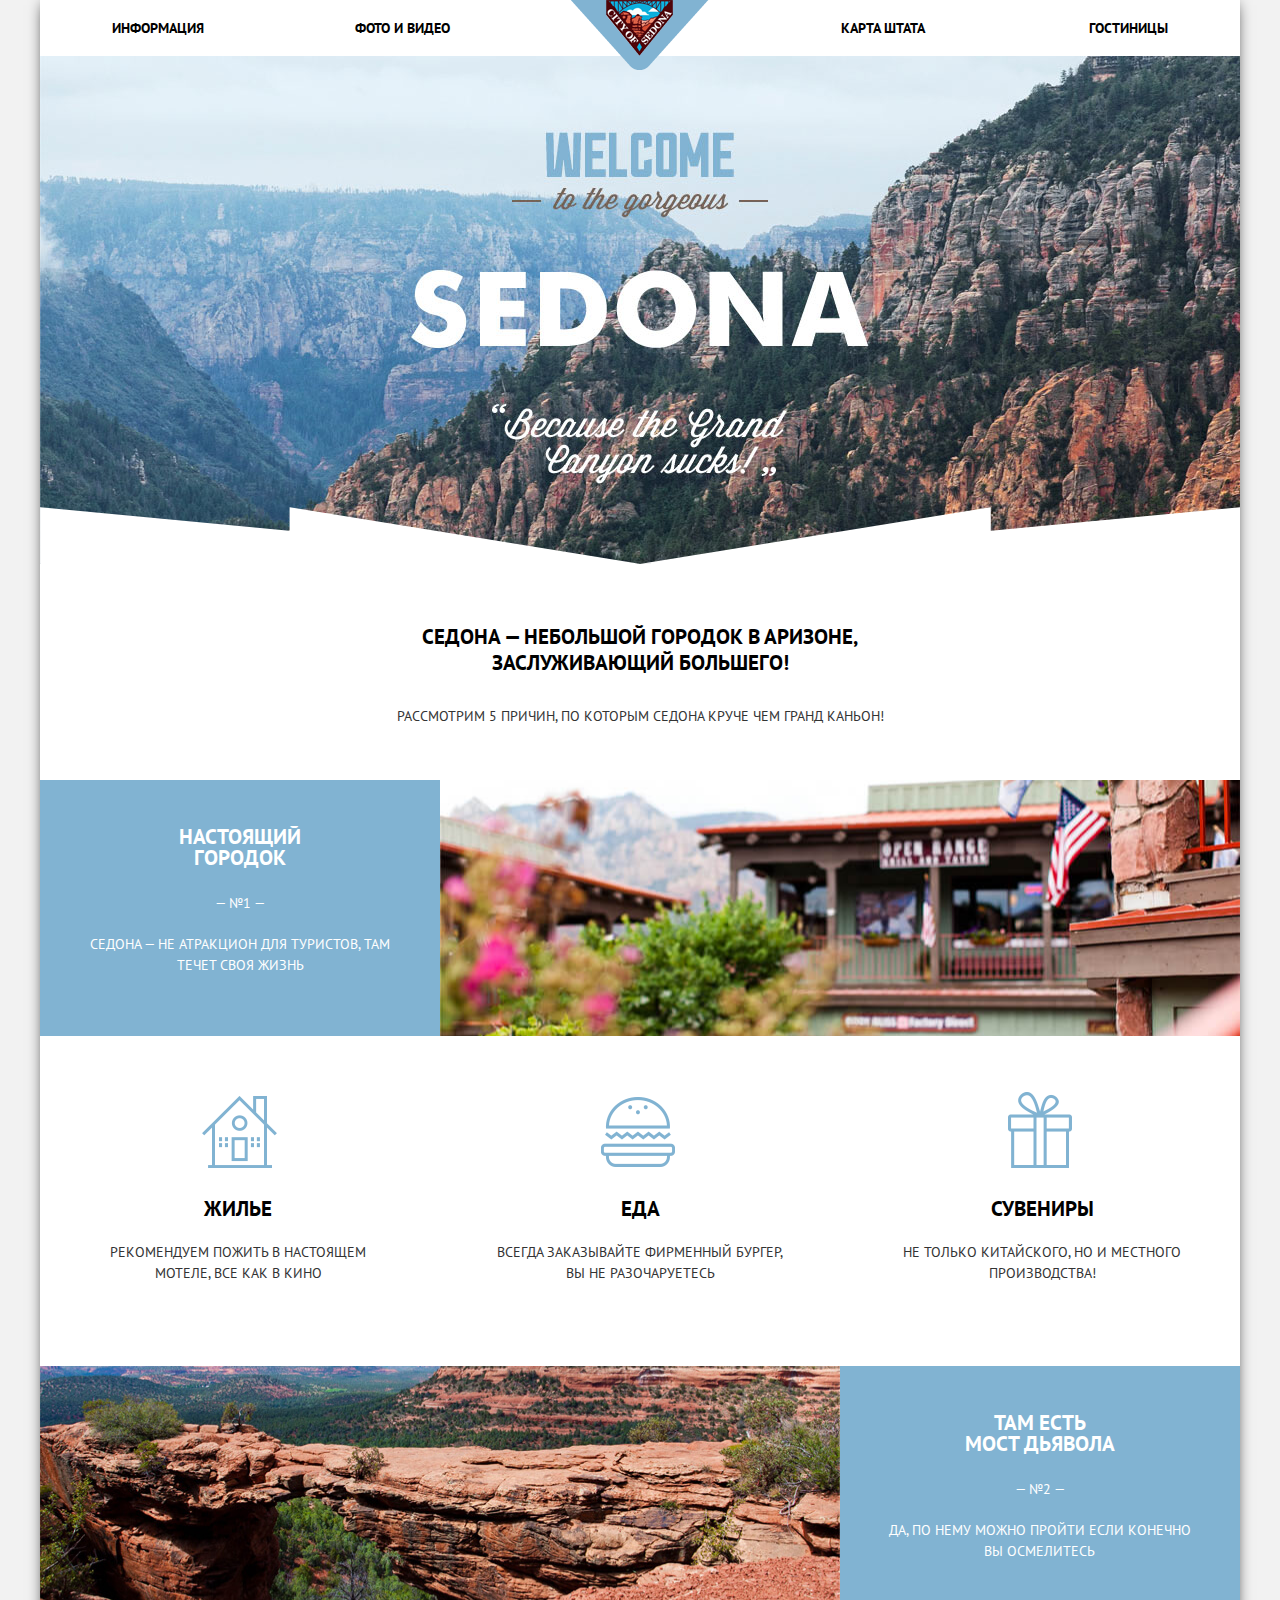
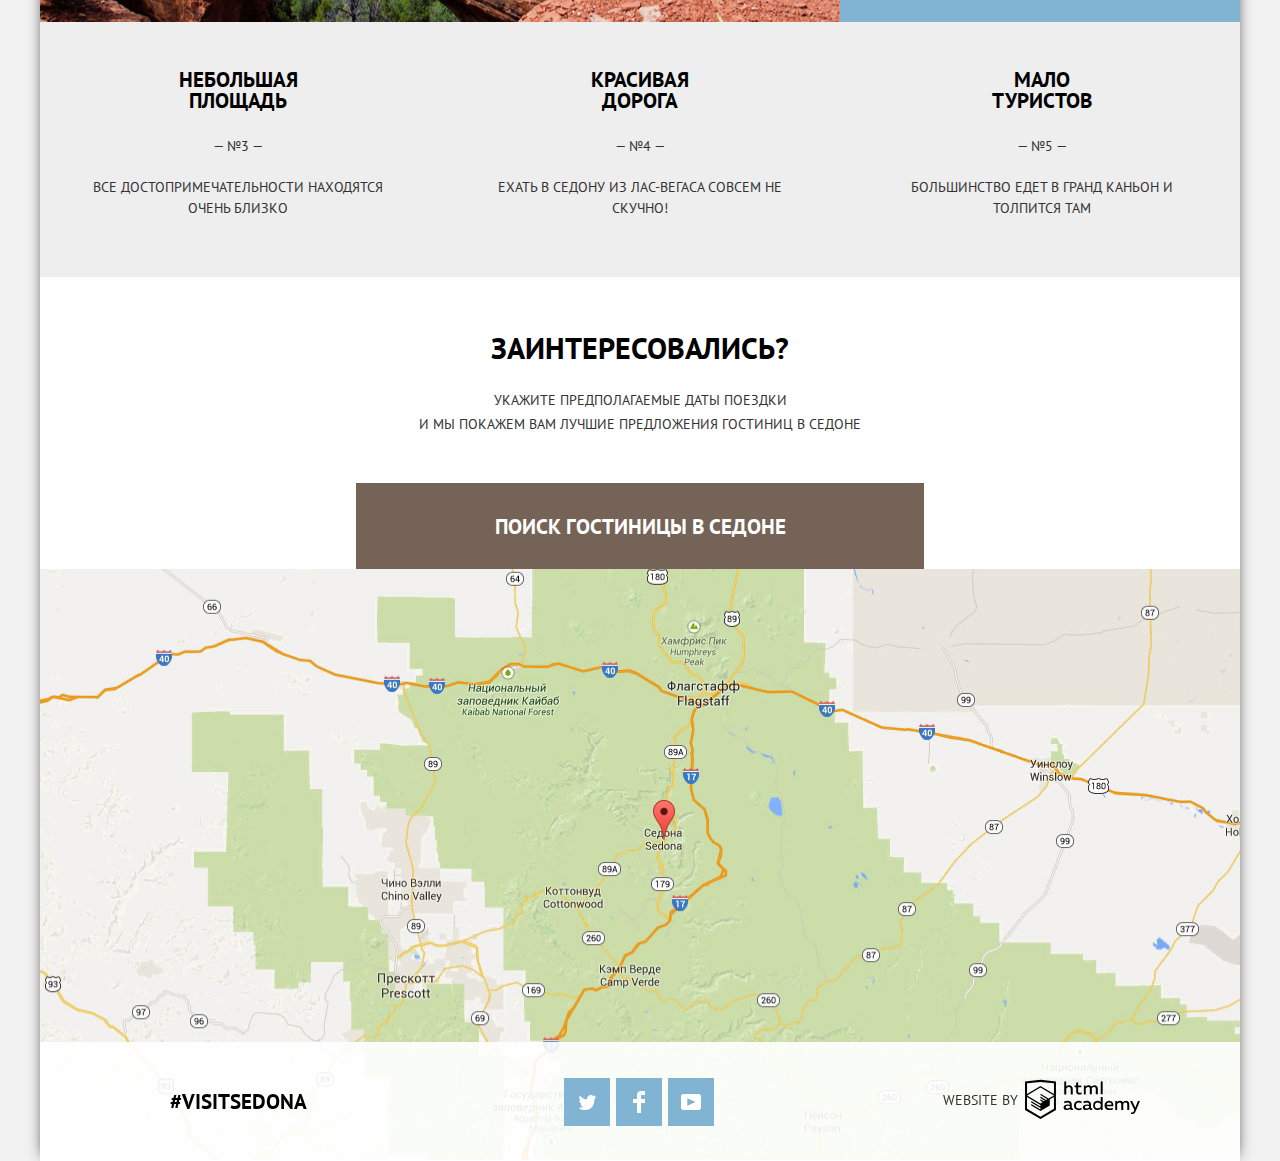
==== commit 62a7150a: "prefixed, minif" ====
--- a/index.html
+++ b/index.html
@@ -5,7 +5,7 @@
     <title>HTML Academy: Седона</title>
     <link href="https://fonts.googleapis.com/css?family=PT+Sans:400,700&amp;subset=cyrillic" rel="stylesheet">
     <link href="css/normalize.css" rel="stylesheet">
-    <link href="css/style.css" rel="stylesheet">
+    <link href="css/style.min.css" rel="stylesheet">
 </head>
 <body>
 <div class="container">
@@ -166,6 +166,6 @@
         </div>
     </footer>
 </div>
-<script type="text/javascript" src="js/scripts.js"></script>
+<script type="text/javascript" src="js/scripts.min.js"></script>
 </body>
 </html>
--- a/css/style.min.css
+++ b/css/style.min.css
@@ -0,0 +1 @@
+.filters-form input,.search-form input,body{font-family:'PT Sans',Arial,sans-serif}.main-title,body{line-height:21px}.menu,.search-form{font-weight:700;-webkit-box-sizing:border-box}.content-row,.filters-form,.menu,.page-footer,.sort-menu-item:first-child{-webkit-box-orient:horizontal;-webkit-box-direction:normal}.form-item::after,.result-item::after{clear:both;content:''}.check-box label::after,.form-item::after,.intro-top:after,.price-controls::after,.result-item::after{content:''}.footer-item:first-child a,.main-title a,.menu a,.prop-buttons a,.search-main .btn,.sort-links a:active{text-decoration:none}body{font-size:14px;margin:0;text-align:center;letter-spacing:normal;text-transform:uppercase;color:#333;background-color:#f2f2f2}.container{min-width:768px;max-width:1200px;margin-right:auto;margin-left:auto;background-color:#fff;-webkit-box-shadow:0 0 15px -5px #000;box-shadow:0 0 15px -5px #000}.main-title{font-size:21px;color:#000}.page-header{position:relative;width:100%}.menu{line-height:26px;display:-webkit-box;display:-ms-flexbox;display:flex;-webkit-box-align:center;-ms-flex-align:center;align-items:center;-ms-flex-direction:row;flex-direction:row;-ms-flex-wrap:wrap;flex-wrap:wrap;-webkit-box-pack:justify;-ms-flex-pack:justify;justify-content:space-between;box-sizing:border-box;margin:0;padding:0 6%;list-style:none}.menu a{color:#000}.menu a:hover{color:#81b3d2}.menu a:active{opacity:.2;color:#000}.menu .active,.menu .active:active,.menu .active:hover{opacity:1;color:#766357}.menu-item{width:20%;padding-top:15px;padding-bottom:15px}.menu-item:nth-child(4n-2){margin-right:11%}.menu-item:nth-child(4n-2),.menu-item:nth-child(4n-3){text-align:left}.menu-item:nth-child(4n),.menu-item:nth-child(4n-1){text-align:right}.page-header .logo{position:absolute;z-index:1;left:50%;-webkit-transform:translate(-50%);-ms-transform:translate(-50%);transform:translate(-50%)}.intro-top{position:relative;overflow:hidden;height:508px;background-color:#44749c}.intro-top img{position:absolute;left:50%;-webkit-transform:translate(-50%);-ms-transform:translate(-50%);transform:translate(-50%)}.intro-top:after{position:absolute;bottom:0;left:0;width:100%;height:57px;background:url(../img/bottom.png) bottom no-repeat;background-size:100%}.intro-bottom{padding:60px 6% 53px}.intro-bottom h2{line-height:26px;width:500px;margin:0 auto;text-align:center}.intro-bottom p{margin:30px 0 0;padding:0}.content{z-index:20}.content-row{display:-webkit-box;display:-ms-flexbox;display:flex;-ms-flex-direction:row;flex-direction:row;-webkit-box-pack:justify;-ms-flex-pack:justify;justify-content:space-between;margin:0;padding:0}.content-cell{width:33%;margin:0;padding:46px 4% 60px}.content-row:first-child .content-cell,.content-row:nth-child(3) .content-cell{color:#fff;width:25.5%;background-color:#81b3d2}.content-row:nth-child(2),.content-row:nth-child(4){-webkit-box-align:start;-ms-flex-align:start;align-items:flex-start;-webkit-box-pack:justify;-ms-flex-pack:justify;justify-content:space-between}.content-row:nth-child(2) .content-cell{position:relative;height:auto;margin:0;padding:145px 0 72px}.content-double-cell{position:relative;overflow:hidden;width:67%;background-color:#81b3d2}.content-row:first-child .main-title,.content-row:nth-child(3) .main-title{overflow:hidden;width:170px;margin:0 auto;text-align:center;letter-spacing:revert;color:#fff}.content-cell-number{display:block;margin:25px 0 20px;color:#fff}.content-cell p{margin:0;padding:0}.content-double-cell img{position:absolute;top:50%;left:50%;-webkit-transform:translate(-50%,-50%);-ms-transform:translate(-50%,-50%);transform:translate(-50%,-50%)}.content-row:nth-child(2) .content-cell:before,.map iframe{-webkit-transform:translate(-50%);-ms-transform:translate(-50%)}.content-row:nth-child(2) p{margin:0;padding:5px 45px 10px}.content-row:nth-child(2) .content-cell:before{position:absolute;top:48px;left:50%;width:90px;height:90px;content:'';transform:translate(-50%);background:url(../img/sprites.png) -3px 0 no-repeat}.map,.search{position:relative}.content-row:nth-child(2) .content-cell:nth-child(2):before{background-position:-157px -1px}.content-row:nth-child(2) .content-cell:last-child:before{background-position:-306px 0}.content-row:last-child{-webkit-box-align:center;-ms-flex-align:center;align-items:center;padding-top:30px;padding-bottom:58px;background-color:#eee}.content-row:last-child .content-cell{padding:0}.content-row:last-child .content-cell-number{color:#333}.content-row:last-child .main-title{width:150px;margin-right:auto;margin-left:auto}.content-row:last-child p{padding:0 35px}.search{z-index:1;padding:60px 6% 0;background-color:#fff}.search-main .search-title{font-size:30px;font-weight:700;margin:0;padding:0;color:#000}.search-main>p{font-size:14px;line-height:24px;margin:30px 0 0;padding:0}.search-main .btn{font-weight:700;line-height:26px;display:block;width:548px;margin:47px auto 0;padding:10px 10px 8px;cursor:pointer;color:#fff;background-color:#766357}.search-main .btn:hover{background-color:#604e43}.search-main .btn:active{color:rgba(255,255,255,.3);background-color:#503e33}.map{top:-105px;height:473px;background-color:#cbdda9}.map iframe,.search-form{position:absolute;left:50%}.map iframe{width:100%;height:147%;transform:translate(-50%);background-color:#90ee90;background-image:url(../img/map.jpg);background-position:center}.page-footer{display:-webkit-box;display:-ms-flexbox;display:flex;-webkit-box-align:center;-ms-flex-align:center;align-items:center;-ms-flex-direction:row;flex-direction:row;-webkit-box-pack:justify;-ms-flex-pack:justify;justify-content:space-between;padding:27px 6% 25px;opacity:.999999;background-color:rgba(255,255,255,.9)}.footer-item{width:24%}.footer-item:first-child{padding-top:0}.footer-item:first-child a{font-size:21px;font-weight:700;color:#000}.footer-item .socials{margin:4px;padding:0;list-style:none}.social{font-size:0;display:inline-block;width:46px;height:48px;margin-right:2px;margin-bottom:6px;vertical-align:baseline;background-color:#81b3d2}.social a{display:block;width:38px;height:48px;background:url(../img/sprites.png) -426px -24px no-repeat}.fb a{background-position:-526px -24px}.yt a{background-position:-627px -26px}.social:hover{background-color:#669ec0}.social:active{background-color:#5496bd}.social:active a{opacity:.3}.footer-logo-after img{-webkit-filter:brightness(0) saturate(100%);filter:brightness(0) saturate(100%)}.footer-item:last-child{font-size:14px;-ms-flex-item-align:center;-ms-grid-row-align:center;align-self:center;text-align:center;vertical-align:middle}.footer-logo-after,.footer-logo-pre{display:inline-block;vertical-align:middle}.footer-logo-pre{padding:0 3px 4px 0}.footer-logo-after img:hover{-webkit-filter:brightness(0) saturate(100%) invert(76%) sepia(26%) saturate(510%) hue-rotate(162deg) brightness(86%) contrast(89%);filter:brightness(0) saturate(100%) invert(76%) sepia(26%) saturate(510%) hue-rotate(162deg) brightness(86%) contrast(89%)}.footer-logo-after img:active{opacity:.5;-webkit-filter:invert(.5);filter:invert(.5)}.search-form{z-index:-1;box-sizing:border-box;width:568px;padding:55px;-webkit-transition:all 1s ease-out;-o-transition:all 1s ease-out;transition:all 1s ease-out;-webkit-transform:translate(-50%);-ms-transform:translate(-50%);transform:translate(-50%);color:#000;background-color:#fff}.form-item input,.input-form .btn{font:inherit;border:none;text-transform:uppercase}.form-item{position:relative;margin-bottom:30px}.form-item::after{display:table}.form-item input{float:right;-webkit-box-sizing:border-box;box-sizing:border-box;width:345px;height:38px;-webkit-user-select:none;-moz-user-select:none;-ms-user-select:none;user-select:none;background-color:#f2f2f2;user-focus-pointer:none}.form-item input[type=text]{padding:0 30px 0 10px}.form-item input:hover{background-color:#ebebeb}.form-item input:focus{outline:#e5e5e5 solid 2px;background-color:#fff}.form-item label{display:inline-block;float:left;-webkit-box-sizing:border-box;box-sizing:border-box;width:113px;padding-top:9px;text-align:left;vertical-align:middle}.form-item:nth-child(3) input[name=adults]{float:left;width:38px;margin-right:38px;margin-left:38px;padding:0;text-align:center}.form-item:nth-child(3) input[name=children]{float:right;width:38px;margin-right:38px;margin-left:30px;padding:0;text-align:center}.form-item:nth-child(3) label[for=children]{float:right;padding-left:40px}.input-form .btn{font-size:21px;line-height:26px;width:458px;height:58px;margin-top:23px;cursor:pointer;color:#fff;background-color:#81b3d2}.input-form .btn:hover{background-color:#669ec0}.input-form .btn:active{color:rgba(255,255,255,.3);background-color:#5496bd}.form-item .input-date{position:absolute;top:8px;right:8px;width:22px;height:22px;cursor:pointer;background-repeat:no-repeat;-webkit-filter:invert(.5);filter:invert(.5)}.form-item .input-date:hover{-webkit-filter:none;filter:none}.form-item .input-date:active{-webkit-filter:brightness(0) saturate(100%) invert(76%) sepia(26%) saturate(510%) hue-rotate(162deg) brightness(86%) contrast(89%);filter:brightness(0) saturate(100%) invert(76%) sepia(26%) saturate(510%) hue-rotate(162deg) brightness(86%) contrast(89%)}.form-item:last-of-type span{font-size:30px;position:absolute;cursor:pointer;color:#a9a9a9}.add-btn-adult,.add-btn-child,.remove-btn-adult,.remove-btn-child{top:0;width:38px;height:30px;padding-top:8px;background-color:#f2f2f2}.add-btn-adult{left:189px}.remove-btn-adult{left:113px}.add-btn-child{left:420px}.remove-btn-child{left:344px}.form-item:last-of-type span:hover{color:#000}.form-item:last-of-type span:active{color:#81b3d2}.filters{font-size:14px;line-height:21px;margin:0;padding:0;color:#fff;background-color:#44749c}.filters-form{display:-webkit-box;display:-ms-flexbox;display:flex;-ms-flex-direction:row;flex-direction:row;-webkit-box-pack:justify;-ms-flex-pack:justify;justify-content:space-between;padding:28px 6% 30px;background:url(../img/hotels-background.jpg) no-repeat #44749c;background-size:cover}fieldset ul{margin:0;padding-right:15px;list-style:none}.prop-type-items{padding-left:46px}fieldset li{margin-top:25px}.daily-price,.infrastructure,.prop-type{margin:0;padding:0;text-align:left;border:none}.infrastructure input,.prop-type input{display:none}.price-controls,.sort-menu{display:-webkit-box;display:-ms-flexbox}.prop-type{margin-right:auto;margin-left:11%}fieldset .main-title{font-size:16px;font-weight:700;line-height:21px;margin:0;padding:0;color:#fff}.daily-price{-webkit-box-sizing:border-box;box-sizing:border-box;width:30%}.filter-range{width:330px;margin:50px auto;text-transform:uppercase;color:#fff}.filter-range-title{font-size:16px;font-weight:600;line-height:21px;margin-bottom:9px}.price-controls{font-size:0;position:relative;display:flex;-ms-flex-pack:distribute;justify-content:space-around;min-width:233px;height:32px;margin-bottom:20px;padding-bottom:0;border:2px solid #fff;border-radius:2px}.price-controls::after{position:absolute;top:50%;left:50%;width:2px;height:22px;-webkit-transform:translate(-50%,-50%);-ms-transform:translate(-50%,-50%);transform:translate(-50%,-50%);background:#fff}.price-controls label{font-size:14px;line-height:32px;display:inline-block;cursor:pointer;vertical-align:top}.price-controls .max-price,.price-controls .min-price{width:90px;padding-left:18%}.price-controls input{font:inherit;width:50px;margin:0;color:inherit;border:none;background:0 0}.range-controls{position:relative;margin-bottom:32px}.range-controls .scale{height:2px;background:rgba(255,255,255,.3)}.range-controls .bar{width:80%;height:2px;background:#fff}.range-toggle{position:absolute;top:-8px;width:4px;height:4px;cursor:pointer;border:8px solid #fff;border-radius:50%;background:#ababab;-webkit-box-shadow:0 2px 1px 0 rgba(0,1,1,.2);box-shadow:0 2px 1px 0 rgba(0,1,1,.2)}.range-toggle:hover{top:-10px;border-width:9px}.range-toggle-min{left:0}.range-toggle-max{left:80%}.btn-transparent{font-size:14px;line-height:20px;display:block;margin:0 auto;padding:6px 35px;cursor:pointer;text-transform:uppercase;color:#fff;border:2px solid #fff;border-radius:2px;background:0 0}.btn-transparent:hover{color:#000;background:#fff}.check-box{position:relative}.check-box label::after{position:absolute;z-index:1;top:-2px;left:-41px;-webkit-box-sizing:border-box;box-sizing:border-box;width:27px;height:23px;background-image:url(../img/checkbox-off.svg);background-repeat:no-repeat}input:checked~label::after{background-image:url(../img/checkbox-on.svg)}input:disabled~label::after,input:disabled~label::before{opacity:.4}.filter-result{margin:0}.sort-menu{padding:0 6%;border-bottom:1px solid #e5e5e5;display:flex;-webkit-box-align:baseline;-ms-flex-align:baseline;align-items:baseline;-ms-flex-negative:0;flex-shrink:0;-webkit-box-pack:justify;-ms-flex-pack:justify;justify-content:space-between}.sort-menu-item:first-child{display:-webkit-box;display:-ms-flexbox;display:flex;-webkit-box-align:baseline;-ms-flex-align:baseline;align-items:baseline;-ms-flex-direction:row;flex-direction:row;-ms-flex-wrap:wrap;flex-wrap:wrap}.sort-links{-ms-flex-wrap:wrap;flex-wrap:wrap;max-width:60%}.sort-links li{display:block}.side-sort-items,.sort-links{display:-webkit-box;display:-ms-flexbox;display:flex;margin:0;padding:0;list-style:none}.sort-menu-item h2{font-size:21px;line-height:26px;display:block;margin:30px 45px 30px 0}.sort-menu-item span{font-size:12px;line-height:18px;display:block;margin-right:43px;color:#000}.side-sort-items{margin-right:-10px}.sort-links a{font-size:12px;line-height:19px;margin-right:33px;color:#cdcdcd;text-decoration-style:dotted;-webkit-text-decoration-style:dotted;text-decoration-color:#81b3d2;-webkit-text-decoration-color:#81b3d2;-moz-text-decoration-style:dotted;-moz-text-decoration-color:#81b3d2}.sort-links a:hover{color:#81b3d2}.sort-links a:active{color:#000}.sort-link-item:first-child a{text-decoration:none;color:#81b3d2}.side-sort-item{font-size:0;width:0;height:0;margin-right:12px;cursor:pointer;border:5px solid transparent;border-top-width:0;border-bottom-width:10px;border-bottom-color:#cdcdcd}.prop-image,.prop-image img{max-width:100%;height:auto}.side-sort-item:last-child{-webkit-transform:rotate(180deg);-ms-transform:rotate(180deg);transform:rotate(180deg);border-bottom-color:#81b3d2}.side-sort-item:first-child:hover{border-bottom-color:#000}.side-sort-items .side-sort-item:active{border-bottom-color:#81b3d2}.result-item::after{display:table}.result-item{display:-webkit-box;display:-ms-flexbox;display:flex;-webkit-box-sizing:border-box;box-sizing:border-box;width:100%;padding:30px 6%;border-bottom:1px solid #e5e5e5}.prop-image{line-height:0;-ms-flex-item-align:start;align-self:flex-start;-ms-flex-negative:0;flex-shrink:0;margin:0 30px 0 0;padding:0;background-color:#49995f}.prop-description{margin-right:auto}.prop-rating{-ms-flex-negative:0;flex-shrink:0}.prop-description .main-title{margin:-4px 0 0;text-align:left}.main-title a{line-height:26px;color:#000}.main-title a:hover{color:#81b3d2}.main-title a:active{opacity:.3;color:#000}.prop-buttons a,.prop-description-text span{display:inline-block;margin-right:2px;padding:0 17px;text-align:left;vertical-align:middle}.prop-description-text span{padding:0;margin-right:35px}.result-item:nth-child(3) .prop-description-text-item{margin-right:60px}.result-item:nth-child(4) .prop-description-text-item{margin-right:17px}.prop-buttons{text-align:left}.prop-description-text{margin-top:5px;margin-bottom:14px;text-align:left}.prop-buttons a{font-weight:700;line-height:21px;padding-top:3px;padding-bottom:3px;text-align:center;color:#fff}.prop-buttons a:first-child{background-color:#81b3d3}.prop-buttons a:last-child{background-color:#766357}.prop-buttons .btn-more:hover{background-color:#669ec0}.prop-buttons .btn-more:active{color:rgba(255,255,255,.5);background-color:#5496bd}.prop-buttons .btn-reserve:hover{background-color:#604e43}.prop-buttons .btn-reserve:active{color:rgba(255,255,255,.5);background-color:#503e33}.rating-star-item{height:18px;background-image:url(../img/star.svg);background-repeat:repeat;background-position:right;background-size:24px 20px;margin:-2px -3px 47px 12px}.result-item:nth-child(3) .rating-star-item{margin-left:38px}.result-item:nth-child(4) .rating-star-item{margin-left:60px}.rating-text{font-size:14px;line-height:21px;padding:3px 12px;color:#666;background-color:#f2f2f2}